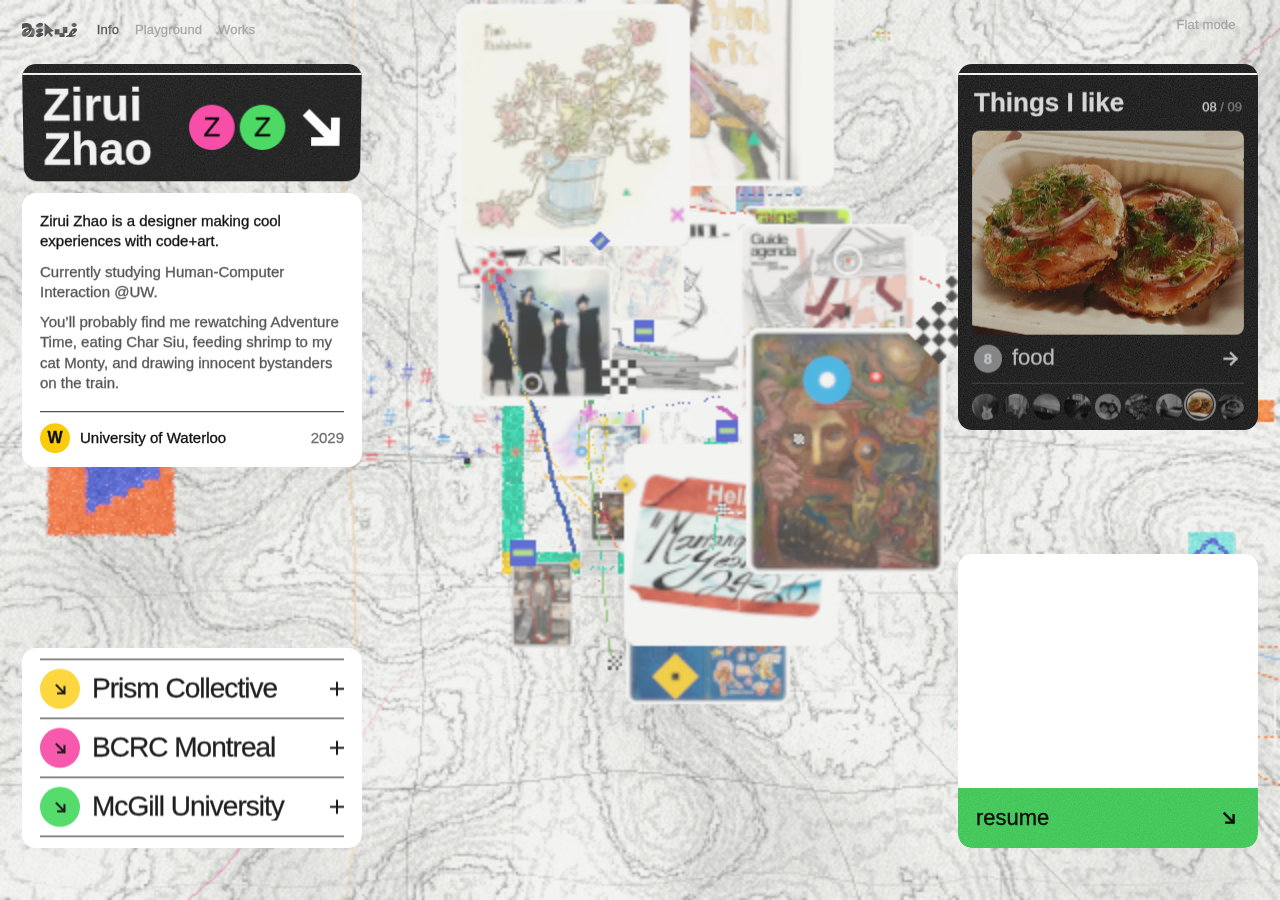
==== index.html @ f917c225 "Zoom between Works and Playground, new pixel tiles, pixel theme toggle, ripple loader - Zooming out " ====
<!doctype html>
<!--


       +                                                               +
       +               +                               +               +
       +               +               +               +               +
 + + + + + + +     + + + + +         + + +         + + + + +     + + + + + + +
       +               +               +               +               +
       +               +                               +               +
       +                                                               +
                                       +
                                     + + +
       +                               +                               +
       +                    +                     +                    +
   + + + + +              + + +  you found me!  + + +              + + + + +
       +                    +                     +                    +
       +                               +                               +
                                     + + +
                                       +
       +                                                               +
       +               +                               +               +
       +               +               +               +               +
 + + + + + + +     + + + + +         + + +         + + + + +     + + + + + + +
       +               +               +               +               +
       +               +                               +               +
       +                                                               +

-->
<html lang="en">
  <head>
    <meta charset="UTF-8" />
    <meta name="viewport" content="width=device-width, initial-scale=1.0" />
    <title>Zirui Zhao</title>
    <meta name="description" content="Zirui Zhao's works floating in an endless, glitching lattice." />
    <link rel="canonical" href="https://www.zirui.ca/" />
    <meta property="og:type" content="website" />
    <meta property="og:site_name" content="Zirui Zhao" />
    <meta property="og:title" content="Zirui Zhao" />
    <meta property="og:description" content="Zirui Zhao's works floating in an endless, glitching lattice." />
    <meta property="og:url" content="https://www.zirui.ca/" />
    <meta property="og:image" content="https://www.zirui.ca/og/preview.jpg" />
    <meta property="og:image:type" content="image/jpeg" />
    <meta property="og:image:width" content="1200" />
    <meta property="og:image:height" content="630" />
    <meta property="og:image:alt" content="Zirui Zhao's works floating over a topographic lattice" />
    <meta property="og:video" content="https://www.zirui.ca/og/preview.mp4" />
    <meta property="og:video:secure_url" content="https://www.zirui.ca/og/preview.mp4" />
    <meta property="og:video:type" content="video/mp4" />
    <meta property="og:video:width" content="960" />
    <meta property="og:video:height" content="586" />
    <meta name="twitter:card" content="summary_large_image" />
    <meta name="twitter:title" content="Zirui Zhao" />
    <meta name="twitter:description" content="Zirui Zhao's works floating in an endless, glitching lattice." />
    <meta name="twitter:image" content="https://www.zirui.ca/og/preview.jpg" />
    <meta name="twitter:image:alt" content="Zirui Zhao's works floating over a topographic lattice" />
    <link rel="icon" type="image/svg+xml" href="./favicon.svg" />
    <link rel="preconnect" href="https://fonts.googleapis.com" />
    <link rel="preconnect" href="https://fonts.gstatic.com" crossorigin />
    <link href="https://fonts.googleapis.com/css2?family=Chivo:wght@300;400;500;600;700&family=Chivo+Mono:wght@400&display=swap" rel="stylesheet" media="print" onload="this.media='all'" />
    <script>/* Sandboxed previews and embeds block browser storage; fall back to memory so the page still starts. */(function(){function m(){var d={};return{getItem:function(k){return Object.prototype.hasOwnProperty.call(d,k)?d[k]:null},setItem:function(k,v){d[k]=String(v)},removeItem:function(k){delete d[k]},clear:function(){d={}},key:function(i){return Object.keys(d)[i]||null},get length(){return Object.keys(d).length}}}["localStorage","sessionStorage"].forEach(function(n){try{window[n].getItem("_")}catch(e){try{Object.defineProperty(window,n,{value:m(),configurable:true})}catch(_){}}})})();</script>
    <script type="module" src="./work/case-embed.js?v=1794632270"></script>
    <script type="module" crossorigin src="./assets/index-DnZOTAZ6.js?v=1794632270"></script>
    <link rel="stylesheet" crossorigin href="./assets/index-C-HYMxcf.css">
  </head>
  <body>
<div id="zz-loader" role="progressbar" aria-label="Loading" aria-valuemin="0" aria-valuemax="100" aria-valuenow="0">
  <canvas class="zl-sky" aria-hidden="true"></canvas>
  <canvas class="zl-glyphs" aria-hidden="true"></canvas>
</div>
<style>
  /* The loading screen: the 3D view's own background (its contour-map sky, drawn by the same shader from Info's
     camera, at Info's 70% over the same ground) and one grainy pixel loop in the middle, the favicon's crosses. */
  #zz-loader{position:fixed;inset:0;z-index:2147483000;display:flex;flex-direction:column;align-items:center;justify-content:center;gap:30px;
    background:#d8d8d4;color:#141414;font:500 14px/1 "Helvetica Neue",Helvetica,Arial,sans-serif;letter-spacing:.01em;
    transition:opacity .6s cubic-bezier(.22,1,.36,1),visibility 0s linear .6s}
  /* The hand-off: the pixel loop goes first, then the whole screen fades. Its background is the 3D
     view's own, so what appears is only the scene's works, lattice and pixel loops arriving on it. */
  #zz-loader.is-done{pointer-events:none}
  #zz-loader.is-gone{opacity:0;visibility:hidden;transition:opacity 1.1s cubic-bezier(.4,0,.2,1),visibility 0s linear 1.1s}
  #zz-loader .zl-sky{position:absolute;inset:0;width:100%;height:100%;display:block;opacity:.7}
  #zz-loader .zl-glyphs{position:relative;display:block;image-rendering:pixelated;transition:transform .35s cubic-bezier(.5,0,.75,0),opacity .3s ease-in}
  #zz-loader.is-done .zl-glyphs{transform:scale(.6);opacity:0}
</style>
<script>
  (function () {
    var root = document.getElementById('zz-loader');
    // The page is loading: the scene and the Info cards hold their entrances until the hand-off (work/perf.js,
    // bundle section 29, case-window.css).
    document.documentElement.classList.add('zz-booting');
    var sky = root.querySelector('.zl-sky'), glyphs = root.querySelector('.zl-glyphs');
    var still = matchMedia('(prefers-reduced-motion: reduce)').matches;
    var dpr = Math.min(2, devicePixelRatio || 1);
    var running = true;
    // A small seeded random, so the grain is the same on every load.
    function rng(seed) { var s = seed; return function () { s = s * 16807 % 2147483647; return (s - 1) / 2147483646; }; }

    // ---- the 3D view's background: its sky shader, seen from Info's camera --------------------------------
    // The same contour-map shader (simplex-noise terrain, contour lines every 1/22, every 5th darker, grain, specks,
    // dust, film grain), looking from (6, 3, 30) toward the middle with the scene's field of view, so it lines up
    // with the view the loader fades into. The five colour blooms the scene multiplies by zero are left out.
    var born = performance.now();
    var gl = sky.getContext('webgl', { antialias: false, alpha: false, preserveDrawingBuffer: false });
    var drawSky = function () {};
    if (gl && gl.getExtension('OES_standard_derivatives')) (function () {
      var NOISE = 'vec3 mod289(vec3 x){return x-floor(x*(1.0/289.0))*289.0;}vec4 mod289(vec4 x){return x-floor(x*(1.0/289.0))*289.0;}vec4 permute(vec4 x){return mod289(((x*34.0)+1.0)*x);}vec4 taylorInvSqrt(vec4 r){return 1.79284291400159-0.85373472095314*r;}' +
        'float snoise(vec3 v){const vec2 C=vec2(1.0/6.0,1.0/3.0);const vec4 D=vec4(0.0,0.5,1.0,2.0);vec3 i=floor(v+dot(v,C.yyy));vec3 x0=v-i+dot(i,C.xxx);vec3 g=step(x0.yzx,x0.xyz);vec3 l=1.0-g;vec3 i1=min(g.xyz,l.zxy);vec3 i2=max(g.xyz,l.zxy);vec3 x1=x0-i1+C.xxx;vec3 x2=x0-i2+C.yyy;vec3 x3=x0-D.yyy;i=mod289(i);' +
        'vec4 p=permute(permute(permute(i.z+vec4(0.0,i1.z,i2.z,1.0))+i.y+vec4(0.0,i1.y,i2.y,1.0))+i.x+vec4(0.0,i1.x,i2.x,1.0));float n_=0.142857142857;vec3 ns=n_*D.wyz-D.xzx;vec4 j=p-49.0*floor(p*ns.z*ns.z);vec4 x_=floor(j*ns.z);vec4 y_=floor(j-7.0*x_);vec4 x=x_*ns.x+ns.yyyy;vec4 y=y_*ns.x+ns.yyyy;vec4 h=1.0-abs(x)-abs(y);' +
        'vec4 b0=vec4(x.xy,y.xy);vec4 b1=vec4(x.zw,y.zw);vec4 s0=floor(b0)*2.0+1.0;vec4 s1=floor(b1)*2.0+1.0;vec4 sh=-step(h,vec4(0.0));vec4 a0=b0.xzyw+s0.xzyw*sh.xxyy;vec4 a1=b1.xzyw+s1.xzyw*sh.zzww;vec3 p0=vec3(a0.xy,h.x);vec3 p1=vec3(a0.zw,h.y);vec3 p2=vec3(a1.xy,h.z);vec3 p3=vec3(a1.zw,h.w);' +
        'vec4 norm=taylorInvSqrt(vec4(dot(p0,p0),dot(p1,p1),dot(p2,p2),dot(p3,p3)));p0*=norm.x;p1*=norm.y;p2*=norm.z;p3*=norm.w;vec4 m=max(0.6-vec4(dot(x0,x0),dot(x1,x1),dot(x2,x2),dot(x3,x3)),0.0);m=m*m;return 42.0*dot(m*m,vec4(dot(p0,x0),dot(p1,x1),dot(p2,x2),dot(p3,x3)));}';
      var VS = 'attribute vec2 p;varying vec2 v;void main(){v=p;gl_Position=vec4(p,0.0,1.0);}';
      var FS = '#extension GL_OES_standard_derivatives : enable\nprecision highp float;varying vec2 v;uniform float uTime;uniform vec3 uR,uU,uF;uniform vec2 uView;' + NOISE +
        'void main(){vec3 d=normalize(uF+uR*v.x*uView.x+uU*v.y*uView.y);float t=uTime;vec3 uBg=vec3(0.97,0.97,0.96),uInk=vec3(0.08);' +
        'vec3 col=uBg*(0.9+0.2*(snoise(d*3.0+t*0.01)*0.5+0.5));' +
        'float h=snoise(d*2.0+vec3(0.0,t*0.05,0.0))*0.6+snoise(d*4.3-vec3(t*0.04))*0.3;h+=snoise(d*38.0)*0.018+snoise(d*90.0)*0.008;' +
        'float bands=h*22.0;float f=abs(fract(bands)-0.5);float w=fwidth(bands);float line=1.0-smoothstep(w*0.6,w*1.6,f);' +
        'float major=1.0-step(0.5,abs(mod(floor(bands+0.5),5.0)));float grain=0.55+0.45*snoise(d*140.0+t*0.2);' +
        'col=mix(col,uInk,line*(0.2+0.3*major)*grain);' +
        'col=mix(col,uInk,0.05*smoothstep(0.6,1.0,snoise(d*260.0+t*0.3)));' +
        'col=mix(col,uInk,0.18*smoothstep(0.97,1.0,snoise(vec3(d.xy*600.0,floor(t*12.0)))));' +
        'col=mix(col,uInk,0.07*smoothstep(0.995,1.0,snoise(vec3(d.x*4.0,d.y*900.0,floor(t*6.0)))));' +
        'float g=fract(sin(dot(gl_FragCoord.xy+t*37.0,vec2(12.9898,78.233)))*43758.5453);col+=(g-0.5)*0.09;' +
        'gl_FragColor=vec4(clamp(col,0.0,1.0),1.0);}';
      function shader(type, src) { var sh = gl.createShader(type); gl.shaderSource(sh, src); gl.compileShader(sh); return gl.getShaderParameter(sh, gl.COMPILE_STATUS) ? sh : null; }
      var vs = shader(gl.VERTEX_SHADER, VS), fs = shader(gl.FRAGMENT_SHADER, FS);
      if (!vs || !fs) return;
      var prog = gl.createProgram(); gl.attachShader(prog, vs); gl.attachShader(prog, fs); gl.linkProgram(prog);
      if (!gl.getProgramParameter(prog, gl.LINK_STATUS)) return;
      gl.useProgram(prog);
      var buf = gl.createBuffer(); gl.bindBuffer(gl.ARRAY_BUFFER, buf);
      gl.bufferData(gl.ARRAY_BUFFER, new Float32Array([-1, -1, 3, -1, -1, 3]), gl.STATIC_DRAW);
      var loc = gl.getAttribLocation(prog, 'p'); gl.enableVertexAttribArray(loc); gl.vertexAttribPointer(loc, 2, gl.FLOAT, false, 0, 0);
      var U = function (n) { return gl.getUniformLocation(prog, n); };
      var uTime = U('uTime'), uView = U('uView');
      // Info's camera: from (6, 3, 30) toward the middle, world up.
      var F = [-6, -3, -30], fl = Math.hypot(F[0], F[1], F[2]); F = [F[0] / fl, F[1] / fl, F[2] / fl];
      var Rv = [F[1] * 0 - F[2] * 1, F[2] * 0 - F[0] * 0, F[0] * 1 - F[1] * 0], rl = Math.hypot(Rv[0], Rv[1], Rv[2]); Rv = [Rv[0] / rl, Rv[1] / rl, Rv[2] / rl];
      var Uv = [Rv[1] * F[2] - Rv[2] * F[1], Rv[2] * F[0] - Rv[0] * F[2], Rv[0] * F[1] - Rv[1] * F[0]];
      gl.uniform3fv(U('uF'), F); gl.uniform3fv(U('uR'), Rv); gl.uniform3fv(U('uU'), Uv);
      function size() {
        // The scene's own sharpness: 1.5x on wide screens, 1.25x on phones.
        var r = Math.min(devicePixelRatio || 1, innerWidth < 700 ? 1.25 : 1.5);
        sky.width = Math.round(innerWidth * r); sky.height = Math.round(innerHeight * r);
        gl.viewport(0, 0, sky.width, sky.height);
        var tanH = Math.tan((innerWidth < 700 ? 72 : 60) * Math.PI / 360);
        gl.uniform2f(uView, tanH * innerWidth / innerHeight, tanH);
      }
      size();
      addEventListener('resize', size);
      drawSky = function (ms) { gl.uniform1f(uTime, ms / 1000); gl.drawArrays(gl.TRIANGLES, 0, 3); };
    })();
    var skip = false;
    function loop(now) {
      if (!running) return;
      requestAnimationFrame(loop);
      if ((skip = !skip)) return; // about 30 frames a second
      drawSky(now - born);
    }
    drawSky(0);
    if (!still) requestAnimationFrame(loop);

    // ---- the mark: the favicon's crosses, with crisp analog grain --------------------------------------------
    // Drawn straight in device pixels (no smoothing), on the scene's 16 x 16 grid: 7px cells (5px on small phones),
    // so 112px across.
    var N = 16;
    var cell = innerWidth < 480 ? 5 : 7, size = N * cell;
    glyphs.width = glyphs.height = Math.round(size * dpr);
    glyphs.style.width = glyphs.style.height = size + 'px';
    var ctx = glyphs.getContext('2d');
    var PW = glyphs.width, PH = glyphs.height, px = PW / N;
    var COLOURS = ['#ff1a3c', '#12a9e8', '#fccc0a'];
    // Paper-like blotches stay put; the fine grain and the edge spray are new on every redraw, so the edges shimmer.
    var blotch = (function () {
      var r = rng(4242), bw = Math.ceil(PW / 6), b = new Float32Array(bw * Math.ceil(PH / 6));
      for (var i = 0; i < b.length; i++) b[i] = r() - 0.5;
      return function (x, y) { return b[Math.floor(y / 6) * bw + Math.floor(x / 6)]; };
    })();
    // The motion: eight steady steps a second, like the scene's loops. Every fourth step a new plus appears at the
    // centre; the next step it splits into four crosses three cells out (where they stand clear of each other), and
    // they move one cell further out each step, like ripples. Every plus keeps at least an empty cell around it.
    // Towards the rim the pixels drop away at random (more the further out), so each set dissolves at the edge.
    var STEP = 125, GAP = 4, AGES = 5;
    function radius(age) { return age === 0 ? 0 : age + 2; } // 0, then 3, 4, 5, 6
    function cross(put, x, y, c) { for (var a = -1; a <= 1; a++) { put(x + a, y, c); put(x, y + a, c); } }
    var REACH = Math.max(2, Math.round(px * 0.45)); // how far the edge spray reaches, in device pixels
    function render(step) {
      ctx.clearRect(0, 0, PW, PH);
      var put = function (x, y, c) {
        if (x < 0 || y < 0 || x >= N || y >= N) return;
        ctx.fillStyle = c; ctx.fillRect(Math.round(x * px), Math.round(y * px), Math.round(px), Math.round(px));
      };
      // Older (outer) sets first.
      for (var age = AGES - 1; age >= 0; age--) {
        if ((step - age) % GAP) continue;
        var r = radius(age), g = (step - age) / GAP; // g: which set this is, counting from the first
        [[7, 7 - r], [7 + r, 7], [7, 7 + r], [7 - r, 7]].forEach(function (q, i) { cross(put, q[0], q[1], COLOURS[((i + g) % 3 + 3) % 3]); });
      }
      var img = ctx.getImageData(0, 0, PW, PH), d = img.data, src = new Uint8ClampedArray(d);
      var at = function (x, y) { return ((Math.min(PH - 1, Math.max(0, y)) * PW) + Math.min(PW - 1, Math.max(0, x))) * 4; };
      for (var y = 0; y < PH; y++) for (var x = 0; x < PW; x++) {
        var o = (y * PW + x) * 4, a = src[o + 3];
        // Near an edge (something different within reach), a pixel may take a nearby pixel's colour, or its
        // emptiness: specks scatter outward and the shape's border is eaten into. Crisp, pixel by pixel.
        if (src[at(x - REACH, y) + 3] !== a || src[at(x + REACH, y) + 3] !== a || src[at(x, y - REACH) + 3] !== a || src[at(x, y + REACH) + 3] !== a ||
            (a && (src[at(x - REACH, y)] !== src[o] || src[at(x, y - REACH)] !== src[o]))) {
          var s2 = at(x + Math.round((Math.random() + Math.random() - 1) * REACH * 1.6), y + Math.round((Math.random() + Math.random() - 1) * REACH * 1.6));
          if (Math.random() < 0.55) { d[o] = src[s2]; d[o + 1] = src[s2 + 1]; d[o + 2] = src[s2 + 2]; d[o + 3] = src[s2 + 3]; }
        }
        if (d[o + 3] < 8) continue;
        // The rim: from 4 cells out to the edge, more and more pixels drop away.
        var dc = Math.max(Math.abs(x / px - 7.5), Math.abs(y / px - 7.5));
        if (dc > 4 && Math.random() < Math.min(1, (dc - 4) / 3.6)) { d[o + 3] = 0; continue; }
        var n = (Math.random() - 0.5) * 50 + blotch(x, y) * 26 + (Math.random() < 0.018 ? 70 : 0);
        d[o] = Math.max(0, Math.min(255, d[o] + n)); d[o + 1] = Math.max(0, Math.min(255, d[o + 1] + n)); d[o + 2] = Math.max(0, Math.min(255, d[o + 2] + n));
      }
      ctx.putImageData(img, 0, 0);
    }
    var started = performance.now(), lastDraw = -1e9, lastStep = -1;
    function animate(now) {
      if (!running) return;
      requestAnimationFrame(animate);
      var step = Math.floor((now - started) / STEP);
      // Redraw on every step, and about twelve times a second for the grain.
      if (step !== lastStep || now - lastDraw > 83) { lastStep = step; lastDraw = now; render(step); }
    }
    if (still) render(1); else requestAnimationFrame(animate);
    var timer = 0;

    // ---- progress: not shown, but kept for screen readers --------------------------------------------------
    var shown = 0;
    window.zzLoader = {
      set: function (p) {
        p = Math.max(shown, Math.min(100, Math.round(p)));
        if (p === shown) return;
        shown = p; root.setAttribute('aria-valuenow', p);
      },
      done: function () {
        if (root.classList.contains('is-done')) return;
        this.set(100);
        root.classList.add('is-done');
        // Once the loop is out, the scene and the cards make their entrance as the screen fades.
        setTimeout(function () {
          document.documentElement.classList.remove('zz-booting');
          dispatchEvent(new Event('zz:booted'));
          root.classList.add('is-gone');
        }, still ? 0 : 300);
        setTimeout(function () { running = false; clearInterval(timer); gl && gl.getExtension('WEBGL_lose_context') && gl.getExtension('WEBGL_lose_context').loseContext(); root.remove(); }, still ? 50 : 1500);
      }
    };
    // Never stuck: whatever happens, the page shows within twelve seconds.
    setTimeout(function () { window.zzLoader.done(); }, 12000);
  })();
</script>
    <div id="root"></div>
  </body>
</html>
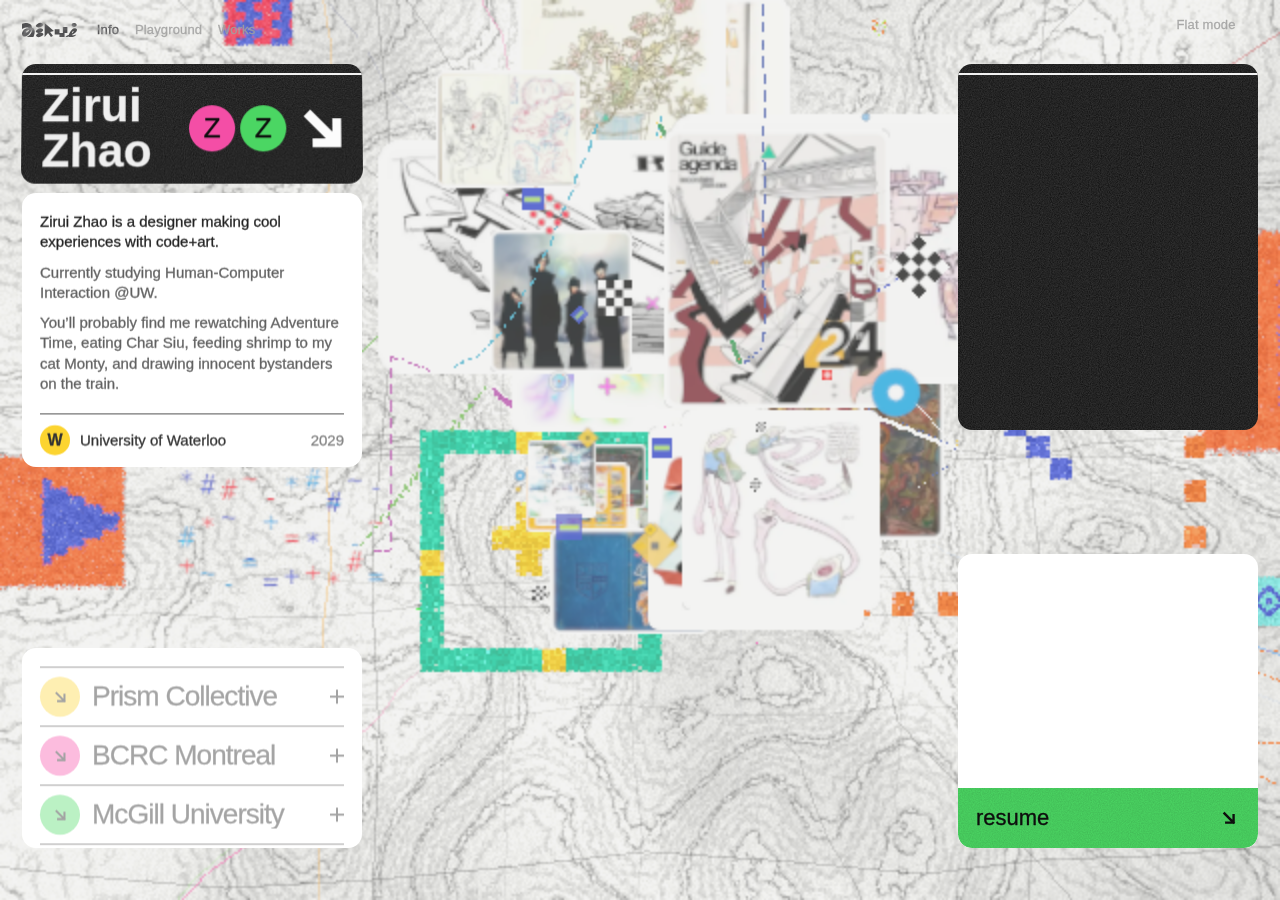
==== commit 062ccdae: "Mouse wheel zooms; home scroll or drag opens Works; cleaner phone top edge - A mouse wheel zooms the" ====
--- a/index.html
+++ b/index.html
@@ -59,8 +59,8 @@
     <link rel="preconnect" href="https://fonts.gstatic.com" crossorigin />
     <link href="https://fonts.googleapis.com/css2?family=Chivo:wght@300;400;500;600;700&family=Chivo+Mono:wght@400&display=swap" rel="stylesheet" media="print" onload="this.media='all'" />
     <script>/* Sandboxed previews and embeds block browser storage; fall back to memory so the page still starts. */(function(){function m(){var d={};return{getItem:function(k){return Object.prototype.hasOwnProperty.call(d,k)?d[k]:null},setItem:function(k,v){d[k]=String(v)},removeItem:function(k){delete d[k]},clear:function(){d={}},key:function(i){return Object.keys(d)[i]||null},get length(){return Object.keys(d).length}}}["localStorage","sessionStorage"].forEach(function(n){try{window[n].getItem("_")}catch(e){try{Object.defineProperty(window,n,{value:m(),configurable:true})}catch(_){}}})})();</script>
-    <script type="module" src="./work/case-embed.js?v=1794632270"></script>
-    <script type="module" crossorigin src="./assets/index-DnZOTAZ6.js?v=1794632270"></script>
+    <script type="module" src="./work/case-embed.js?v=1794634306"></script>
+    <script type="module" crossorigin src="./assets/index-DnZOTAZ6.js?v=1794634306"></script>
     <link rel="stylesheet" crossorigin href="./assets/index-C-HYMxcf.css">
   </head>
   <body>
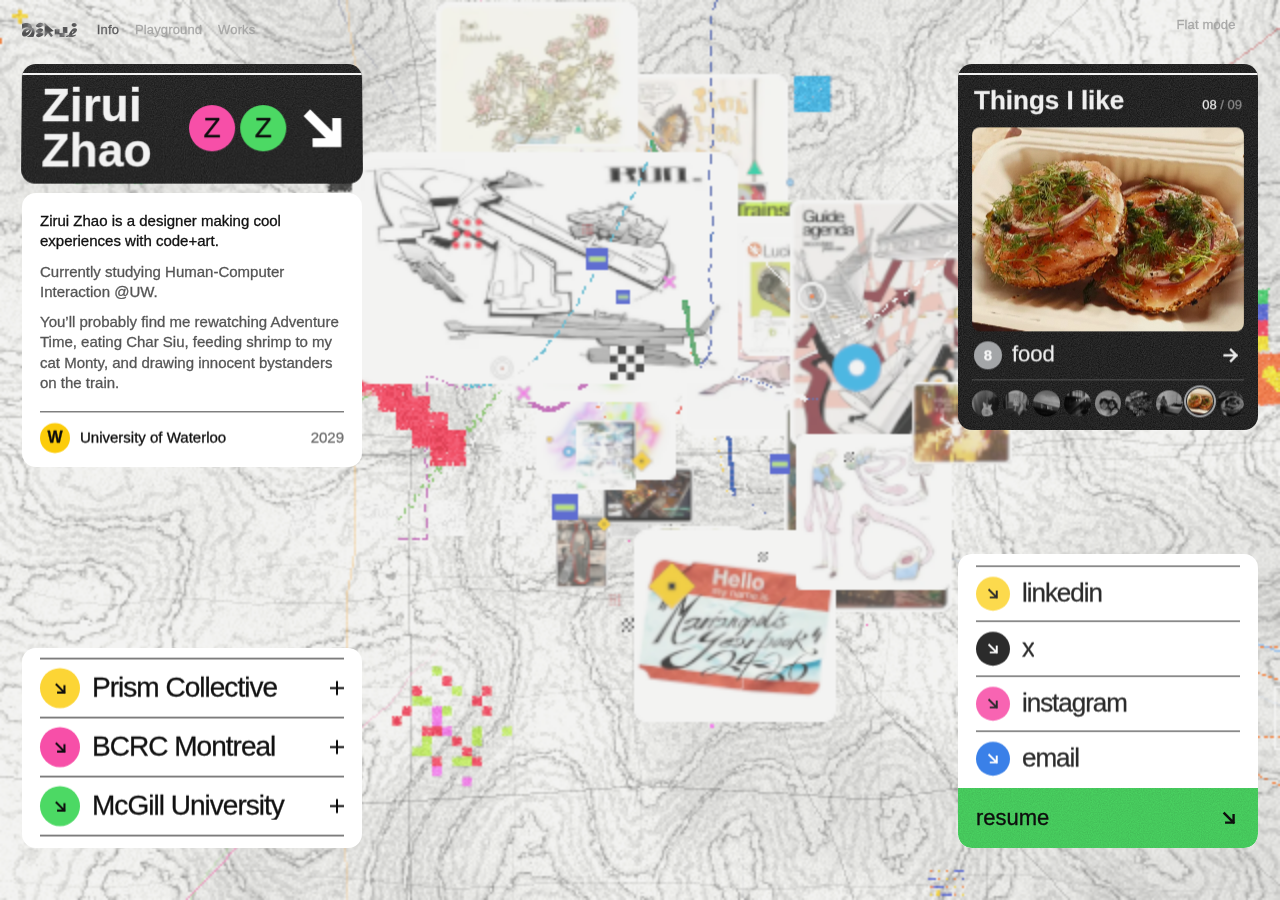
==== commit fb4f8d62: "fixed intro" ====
--- a/index.html
+++ b/index.html
@@ -59,28 +59,34 @@
     <link rel="preconnect" href="https://fonts.gstatic.com" crossorigin />
     <link href="https://fonts.googleapis.com/css2?family=Chivo:wght@300;400;500;600;700&family=Chivo+Mono:wght@400&display=swap" rel="stylesheet" media="print" onload="this.media='all'" />
     <script>/* Sandboxed previews and embeds block browser storage; fall back to memory so the page still starts. */(function(){function m(){var d={};return{getItem:function(k){return Object.prototype.hasOwnProperty.call(d,k)?d[k]:null},setItem:function(k,v){d[k]=String(v)},removeItem:function(k){delete d[k]},clear:function(){d={}},key:function(i){return Object.keys(d)[i]||null},get length(){return Object.keys(d).length}}}["localStorage","sessionStorage"].forEach(function(n){try{window[n].getItem("_")}catch(e){try{Object.defineProperty(window,n,{value:m(),configurable:true})}catch(_){}}})})();</script>
-    <script type="module" src="./work/case-embed.js?v=1794634306"></script>
-    <script type="module" crossorigin src="./assets/index-DnZOTAZ6.js?v=1794634306"></script>
+    <script type="module" src="./work/case-embed.js?v=1794679436"></script>
+    <script type="module" crossorigin src="./assets/index-DnZOTAZ6.js?v=1794679436"></script>
     <link rel="stylesheet" crossorigin href="./assets/index-C-HYMxcf.css">
   </head>
   <body>
 <div id="zz-loader" role="progressbar" aria-label="Loading" aria-valuemin="0" aria-valuemax="100" aria-valuenow="0">
   <canvas class="zl-sky" aria-hidden="true"></canvas>
-  <canvas class="zl-glyphs" aria-hidden="true"></canvas>
+  <div class="zl-snake" aria-hidden="true"></div>
+  <canvas class="zl-links" aria-hidden="true"></canvas>
 </div>
 <style>
   /* The loading screen: the 3D view's own background (its contour-map sky, drawn by the same shader from Info's
-     camera, at Info's 70% over the same ground) and one grainy pixel loop in the middle, the favicon's crosses. */
-  #zz-loader{position:fixed;inset:0;z-index:2147483000;display:flex;flex-direction:column;align-items:center;justify-content:center;gap:30px;
+     camera, at Info's 70% over the same ground) and, coming out of the middle of it, a slithering piece of the
+     home view's cloud: Playground cards, markers, routes and pixel loops. */
+  #zz-loader{position:fixed;inset:0;z-index:2147483000;overflow:hidden;
     background:#d8d8d4;color:#141414;font:500 14px/1 "Helvetica Neue",Helvetica,Arial,sans-serif;letter-spacing:.01em;
     transition:opacity .6s cubic-bezier(.22,1,.36,1),visibility 0s linear .6s}
-  /* The hand-off: the pixel loop goes first, then the whole screen fades. Its background is the 3D
+  /* The hand-off: the stack zooms in fast and the whole screen fades quickly behind it. Its background is the 3D
      view's own, so what appears is only the scene's works, lattice and pixel loops arriving on it. */
   #zz-loader.is-done{pointer-events:none}
-  #zz-loader.is-gone{opacity:0;visibility:hidden;transition:opacity 1.1s cubic-bezier(.4,0,.2,1),visibility 0s linear 1.1s}
+  #zz-loader.is-gone{opacity:0;visibility:hidden;transition:opacity .5s cubic-bezier(.4,0,.2,1),visibility 0s linear .5s}
   #zz-loader .zl-sky{position:absolute;inset:0;width:100%;height:100%;display:block;opacity:.7}
-  #zz-loader .zl-glyphs{position:relative;display:block;image-rendering:pixelated;transition:transform .35s cubic-bezier(.5,0,.75,0),opacity .3s ease-in}
-  #zz-loader.is-done .zl-glyphs{transform:scale(.6);opacity:0}
+  #zz-loader .zl-snake{position:absolute;left:50%;top:50%;width:0;height:0}
+  #zz-loader .zl-snake>*{position:absolute;left:0;top:0;display:block;opacity:0;transform-origin:50% 50%;will-change:transform,opacity;
+    -webkit-user-select:none;user-select:none;pointer-events:none}
+  #zz-loader .zl-snake>canvas{max-width:none;max-height:none}
+  #zz-loader .zl-snake>.zl-px{image-rendering:pixelated}
+  #zz-loader .zl-links{position:absolute;inset:0;width:100%;height:100%;display:block;pointer-events:none}
 </style>
 <script>
   (function () {
@@ -153,78 +159,597 @@
     function loop(now) {
       if (!running) return;
       requestAnimationFrame(loop);
-      if ((skip = !skip)) return; // about 30 frames a second
+      place(now); // the stack (below) moves every frame
+      if ((skip = !skip)) return; // the sky, about 30 frames a second
       drawSky(now - born);
     }
     drawSky(0);
+
+    // ---- the stack: the home view's cloud, slithering out ------------------------------------------------------
+    // Made of what the cloud is made of: five Playground pieces in white cards, the scene's markers (one off each
+    // piece, a few loose), routes between the markers, and a few of the scene's pixel loops (tiles.js and shapes.js,
+    // the same code, so the same pixels, roughed edges and printed grain). The head is the scene's red marker with
+    // its white cross, tiny, in the middle. It sets off along a figure eight lying on its side, which winds out
+    // from nothing, and the rest come out of the same spot after it, one by one, each following exactly the path of
+    // the one ahead 0.13s later, so the body slithers along in an S. Its size follows one smooth curve, slow then
+    // faster and faster, right through to the zoom that hands over (the motion, below).
+    var Tg = [];
+    // Smooth animated shapes (2026-11-14), after a second set of references: transit signage, Swiss posters, VHS sleeves
+// and flat colour pictograms. Bold, simple and brightly coloured. Shared by the 3D view's floating loops (tiles.js,
+// which roughs them up and grains them like the pixel tiles) and the loading screen (loader.html, which runs before
+// the site's own script), so both are inlined from here by patch-bundle.py.
+//
+// Each entry is [draw, colourways]. draw(c, t, way) paints frame t (0-7) of an eight-frame, one-second loop onto a
+// 128 x 128 square whose background (way[0]) is already filled. With only 8 frames a loop, the motions are ones that
+// read well in steps and join up seamlessly: turns by exactly one step of a shape's own symmetry, stripes and dashes
+// moving on by one period, waves, and eased nudges that come back to where they began.
+var zzShapes = (function () {
+  const K = '#141414', O = '#ff4f12', L = '#d8ff3c', U = '#8a4fff', N = '#0d5a36', T = '#33dcdc', S = '#f6d69c',
+    M = '#701c1c', E = '#1f2cff', Rd = '#ff2b1b', Gy = '#d9d9d3', Cy = '#c7f5f3',
+    G = '#18c64a', Y = '#ffe100', P = '#f8a0e6', W = '#ffffff', SIZE = 128, TAU = Math.PI * 2;
+  const disc = (c, x, y, r) => { c.beginPath(); c.arc(x, y, r, 0, TAU); c.fill(); };
+  const rrect = (c, x, y, w, h, r) => {
+    c.beginPath(); c.moveTo(x + r, y);
+    c.arcTo(x + w, y, x + w, y + h, r); c.arcTo(x + w, y + h, x, y + h, r);
+    c.arcTo(x, y + h, x, y, r); c.arcTo(x, y, x + w, y, r); c.closePath();
+  };
+  return [
+    // A signage arrow nudging out along its own direction and settling back.
+    [(c, t, [, a]) => {
+      const o = [0, 0, 3, 7, 9, 9, 6, 2][t];
+      c.translate(-o, -o);
+      c.fillStyle = c.strokeStyle = a;
+      c.fillRect(24, 24, 62, 24); c.fillRect(24, 24, 24, 62);
+      c.lineWidth = 24; c.beginPath(); c.moveTo(38, 38); c.lineTo(102, 102); c.stroke();
+    }, [[O, W], [K, W]]],
+    // A scalloped badge turning by one scallop a loop, a dot at its heart.
+    [(c, t, [, a, d]) => {
+      const n = 12, rot = t / 8 * TAU / n;
+      c.fillStyle = a;
+      disc(c, 64, 64, 40);
+      for (let i = 0; i < n; i++) { const th = rot + i / n * TAU; disc(c, 64 + Math.cos(th) * 42, 64 + Math.sin(th) * 42, 10); }
+      c.fillStyle = d; disc(c, 64, 64, 15);
+    }, [[K, O, W], [Gy, E, W]]],
+    // VHS sleeve stripes: diagonal bands thickening towards one side, sliding on by one band a loop.
+    [(c, t, [, a]) => {
+      const P = 18;
+      c.fillStyle = a;
+      c.translate(64, 64); c.rotate(-Math.PI / 3);
+      for (let x = -130 + t / 8 * P; x < 130; x += P) c.fillRect(x, -110, 1.5 + Math.max(0, Math.min(1, (x + 70) / 150)) * 12, 220);
+    }, [[K, O]]],
+    // A halftone grid whose dots swell and shrink in a wave running corner to corner.
+    [(c, t, [, a]) => {
+      c.fillStyle = a;
+      for (let j = 0; j < 6; j++) for (let i = 0; i < 6; i++) {
+        const s = 0.5 + 0.5 * Math.cos(((i + j) / 6 - t / 8) * TAU);
+        disc(c, 14 + i * 20, 14 + j * 20, 1.5 + s * 8.5);
+      }
+    }, [[K, Rd]]],
+    // A four-leaf blob turning a quarter turn a loop (being four-fold, it joins up seamlessly).
+    [(c, t, [, a]) => {
+      c.fillStyle = a;
+      c.translate(64, 64); c.rotate(t / 8 * TAU / 4);
+      for (let i = 0; i < 4; i++) { const th = i / 4 * TAU; disc(c, Math.cos(th) * 25, Math.sin(th) * 25, 25); }
+    }, [[E, K]]],
+    // A bold plus in a disc: still, then a quarter turn (which looks the same) in one eased move.
+    [(c, t, [, a, d]) => {
+      c.fillStyle = a; disc(c, 64, 64, 50);
+      c.fillStyle = d;
+      c.translate(64, 64); c.rotate([0, 0, .06, .3, .7, .94, 1, 1][t] * TAU / 4);
+      rrect(c, -35, -11, 70, 22, 11); c.fill(); rrect(c, -11, -35, 22, 70, 11); c.fill();
+    }, [[G, Rd, G], [Y, E, Y]]],
+    // A sunset disc: bars across its lower part, thickening as they go down, scrolling down by one bar a loop.
+    [(c, t, [, a, d]) => {
+      c.fillStyle = a; disc(c, 64, 64, 48);
+      c.beginPath(); c.arc(64, 64, 48, 0, TAU); c.clip();
+      c.fillStyle = d;
+      const P = 13;
+      for (let y = 30 - P + t / 8 * P; y < 120; y += P) {
+        const w = Math.max(0, Math.min(1, (y - 40) / 70)) * 9;
+        if (w > 0.4) c.fillRect(0, y, SIZE, w);
+      }
+    }, [[Gy, G, K]]],
+    // A daisy turning by one petal a loop.
+    [(c, t, [, a, d]) => {
+      c.translate(64, 64); c.rotate(t / 8 * TAU / 12);
+      for (const [col, grow] of [[W, 3], [a, 0]]) {
+        c.fillStyle = col;
+        for (let i = 0; i < 12; i++) {
+          c.save(); c.rotate(i / 12 * TAU);
+          c.beginPath(); c.ellipse(33, 0, 17 + grow, 7 + grow, 0, 0, TAU); c.fill();
+          c.restore();
+        }
+      }
+      c.fillStyle = W; disc(c, 0, 0, 19); c.fillStyle = d; disc(c, 0, 0, 16);
+    }, [[G, E, Rd]]],
+    // A many-pointed burst turning by one point a loop.
+    [(c, t, [, a]) => {
+      const n = 16, rot = t / 8 * TAU / n;
+      c.fillStyle = a; c.beginPath();
+      for (let i = 0; i < n * 2; i++) {
+        const th = rot + i / (n * 2) * TAU, r = i % 2 ? 22 : 56;
+        c.lineTo(64 + Math.cos(th) * r, 64 + Math.sin(th) * r);
+      }
+      c.closePath(); c.fill();
+    }, [[Cy, O]]],
+    // A slot: a bar sliding across inside a rounded stadium and back, like a switch being thrown.
+    [(c, t, [, a, d, e]) => {
+      c.fillStyle = a; rrect(c, 8, 26, 112, 76, 38); c.fill();
+      c.fillStyle = d; rrect(c, 22, 40, 84, 48, 24); c.fill();
+      c.clip();
+      c.fillStyle = e; c.fillRect(30 + [0, .1, .45, .85, 1, .9, .55, .15][t] * 28, 50, 40, 28);
+    }, [[Cy, U, N, P]]],
+    // A route turning back on itself, ending in an arrowhead; its dashes run along it.
+    [(c, t, [, a]) => {
+      c.strokeStyle = a; c.lineWidth = 8; c.lineCap = 'butt';
+      c.setLineDash([14, 8]); c.lineDashOffset = -t / 8 * 22;
+      c.beginPath(); c.moveTo(118, 94); c.lineTo(54, 94); c.arc(54, 70, 24, Math.PI / 2, -Math.PI / 2); c.lineTo(90, 46); c.stroke();
+      c.setLineDash([]); c.lineCap = 'round'; c.lineJoin = 'round';
+      c.beginPath(); c.moveTo(78, 31); c.lineTo(93, 46); c.lineTo(78, 61); c.stroke();
+    }, [[T, L]]],
+    // A knobbly cross-shaped blob whose eight knobs swell in turn, round and round.
+    [(c, t, [bg, a]) => {
+      c.fillStyle = a; c.fillRect(34, 34, 60, 60);
+      [[-1, -1], [0, -1], [1, -1], [1, 0], [1, 1], [0, 1], [-1, 1], [-1, 0]].forEach(([i, j], k) => {
+        const b = k === t ? 1 : k === (t + 7) % 8 ? 0.45 : 0;
+        disc(c, 64 + i * 30, 64 + j * 30, 13 + b * 4);
+      });
+      c.fillStyle = bg;
+      for (const s of [-1, 1]) for (const q of [-15, 15]) { disc(c, 64 + s * 30, 64 + q, 4.5); disc(c, 64 + q, 64 + s * 30, 4.5); }
+    }, [[S, M]]],
+    // Four arrows from the corners closing in on the middle and easing back out, one of them yellow.
+    [(c, t, [, a, d]) => {
+      const o = [0, 2, 6, 9, 9, 7, 3, 0][t];
+      c.translate(64, 64);
+      for (let i = 0; i < 4; i++) {
+        c.save(); c.rotate(i * TAU / 4); c.translate(-12 + o, -12 + o); // the tip, pointing at the middle
+        c.fillStyle = c.strokeStyle = i === 2 ? d : a;
+        c.fillRect(-26, -11, 26, 11); c.fillRect(-11, -26, 11, 26);
+        c.lineWidth = 11; c.beginPath(); c.moveTo(-5, -5); c.lineTo(-38, -38); c.stroke();
+        c.restore();
+      }
+    }, [[K, W, Y]]],
+    // A wire globe turning: its meridians slide round by one spacing a loop.
+    [(c, t, [, a]) => {
+      c.strokeStyle = a; c.lineWidth = 4.5;
+      c.beginPath(); c.arc(64, 64, 46, 0, TAU); c.stroke(); c.clip();
+      for (const y of [-30, -14, 0, 14, 30]) {
+        const h = Math.sqrt(46 * 46 - y * y);
+        c.beginPath(); c.moveTo(64 - h, 64 + y); c.lineTo(64 + h, 64 + y); c.stroke();
+      }
+      for (let k = 0; k < 6; k++) {
+        const rx = Math.abs(Math.cos((k + t / 8) / 6 * Math.PI)) * 46;
+        c.beginPath(); c.ellipse(64, 64, Math.max(0.5, rx), 46, 0, 0, TAU); c.stroke();
+      }
+    }, [[L, K]]],
+    // Six dots coming up one by one, a beat with all six, then gone.
+    [(c, t, [, a]) => {
+      c.fillStyle = a;
+      [[44, 34], [84, 34], [44, 64], [84, 64], [44, 94], [84, 94]].slice(0, [1, 2, 3, 4, 5, 6, 6, 0][t]).forEach(([x, y]) => disc(c, x, y, 12));
+    }, [[Rd, K]]],
+    // A grid of rounded squares in two sets, one growing as the other shrinks.
+    [(c, t, [, a]) => {
+      c.fillStyle = a;
+      const s = Math.cos(t / 8 * TAU);
+      for (let j = 0; j < 4; j++) for (let i = 0; i < 4; i++) {
+        const w = 17 + ((i + j) % 2 ? s : -s) * 6;
+        rrect(c, 16 + i * 32 - w / 2, 16 + j * 32 - w / 2, w, w, 3); c.fill();
+      }
+    }, [[O, P]]],
+  ];
+})();
+
+// Pixel tiles for the 3D view's floating loops, after the reference sheet of flat colour tiles (2026-11-13).
+// patch-bundle.py (section 32) inserts this file into the bundle right after the loops' own list (Tg) and before any
+// of them are drawn. Like the others, each is a 16 x 16 grid drawn for 8 frames (a one-second loop at 8 frames a
+// second) and given the same printed grain; unlike them each fills its whole square with a flat colour, keeps
+// its own colours (one or two colourways, not four random ones), and has its edges diffused and worn (rough, below).
+// The drawing function gets set(x, y, colour), the frame t (0-7) and the colourway [background, shape, ...]. The
+// smooth shapes further down (vec) draw straight onto the 128 x 128px frame instead of the 16 x 16 grid.
+{
+  const G = '#18c64a', R = '#ff5714', B = '#2b40d0', Y = '#ffe100', P = '#f8a0e6', C = '#66e6e0', W = '#ffffff', D = '#ff1a3c';
+  // Roughs up one drawn frame (128 x 128px at x0 on the strip) so no edge is ruler-straight. Near every edge between
+  // two colours each pixel may take the colour of a pixel up to 3px away (a sprayed, diffused edge); the tile's own
+  // outline wears away unevenly, more at the very edge. The noise is new each frame, so edges shimmer slightly as the
+  // loop plays, like hand-drawn line boil. The site's usual grain goes on afterwards.
+  const SIZE = 128, REACH = 3.5, WEAR = 4;
+  const rough = (ctx, x0, seed, everywhere) => {
+    let s = (seed * 9301 + 49297) % 2147483647 || 1;
+    const rnd = () => (s = (s * 16807) % 2147483647) / 2147483647;
+    const img = ctx.getImageData(x0, 0, SIZE, SIZE), d = img.data, src = new Uint8ClampedArray(d);
+    const same = (a, b) => src[a] === src[b] && src[a + 1] === src[b + 1] && src[a + 2] === src[b + 2];
+    const at = (x, y) => (Math.min(SIZE - 1, Math.max(0, y)) * SIZE + Math.min(SIZE - 1, Math.max(0, x))) * 4;
+    // Which of the 16 x 16 grid cells touch a cell of another colour; only their pixels can change.
+    const near = new Uint8Array(256);
+    for (let cy = 0; cy < 16; cy++) for (let cx = 0; cx < 16; cx++) {
+      const o = at(cx * 8 + 4, cy * 8 + 4);
+      for (let j = -1; j <= 1 && !near[cy * 16 + cx]; j++) for (let i = -1; i <= 1; i++) {
+        if (!same(o, at((cx + i) * 8 + 4, (cy + j) * 8 + 4))) { near[cy * 16 + cx] = 1; break; }
+      }
+    }
+    for (let y = 0; y < SIZE; y++) for (let x = 0; x < SIZE; x++) {
+      const o = (y * SIZE + x) * 4, edge = Math.min(x, y, SIZE - 1 - x, SIZE - 1 - y);
+      if (edge < WEAR && rnd() < (WEAR - edge) * 0.2) { d[o + 3] = 0; continue; }
+      if (!everywhere && !near[(y >> 3) * 16 + (x >> 3)]) continue;
+      const so = at(x + Math.round((rnd() + rnd() - 1) * REACH), y + Math.round((rnd() + rnd() - 1) * REACH));
+      if (!same(o, so) && rnd() < 0.7) d[o] = src[so], d[o + 1] = src[so + 1], d[o + 2] = src[so + 2];
+    }
+    ctx.putImageData(img, x0, 0);
+  };
+  let made = 0;
+  const tile = (draw, ways) => {
+    let k = -1;
+    const f = (set, t, colours, ctx, x0) => {
+      if (t === 0) k++, made++;
+      const way = ways[k % ways.length];
+      for (let y = 0; y < 16; y++) for (let x = 0; x < 16; x++) set(x, y, way[0]);
+      draw(set, t, way, ctx, x0);
+      rough(ctx, x0, made * 8 + t, draw.zzSmooth);
+    };
+    f.zzN = ways.length; // how many colourways (textures) to make
+    return f;
+  };
+  const rows = (set, bitmap, x0, y0, colour) => bitmap.forEach((row, y) => {
+    for (let x = 0; x < row.length; x++) if (row[x] === 'X') set(x0 + x, y0 + y, colour);
+  });
+  const turn = (x, y, k) => { for (; k > 0; k--) [x, y] = [15 - y, x]; return [x, y]; };
+
+  // A square spiral, 1px line and 1px gap, from the edge in.
+  const spiral = [];
+  {
+    let x = 1, y = 1, dx = 1, dy = 0;
+    spiral.push([x, y]);
+    for (const n of [13, 13, 13, 11, 11, 9, 9, 7, 7, 5, 5, 3, 3, 1]) {
+      for (let i = 0; i < n; i++) { x += dx; y += dy; spiral.push([x, y]); }
+      [dx, dy] = [-dy, dx];
+    }
+  }
+  const HEART = ['.XXX...XXX.', 'XXXXX.XXXXX', 'XXXXXXXXXXX', 'XXXXXXXXXXX', 'XXXXXXXXXXX',
+    '.XXXXXXXXX.', '..XXXXXXX..', '...XXXXX...', '....XXX....', '.....X.....'];
+  const HEART_SMALL = ['.XX...XX.', 'XXXX.XXXX', 'XXXXXXXXX', 'XXXXXXXXX', '.XXXXXXX.', '..XXXXX..', '...XXX...', '....X....'];
+  const QUESTION = ['.XXXXX.', 'XX...XX', 'XX...XX', '.....XX', '....XX.', '...XX..', '...XX..', '.......', '...XX..', '...XX..'];
+
+  Tg.push(
+    // Square spiral, turning a quarter every two frames.
+    tile((set, t, [, c]) => spiral.forEach(([x, y]) => set(...turn(x, y, (t >> 1) & 3), c)), [[G, B], [Y, D]]),
+    // Play: the triangle nudges forward and settles back.
+    tile((set, t, [, c]) => {
+      const o = [0, 0, 1, 2, 2, 2, 1, 0][t];
+      [1, 3, 5, 7, 9, 9, 7, 5, 3, 1].forEach((w, i) => { for (let x = 0; x < w; x++) set(4 + o + x, 3 + i, c); });
+    }, [[R, B]]),
+    // Checkerboard of 2px squares sliding diagonally, a pixel a frame.
+    tile((set, t, [, c]) => {
+      for (let y = 0; y < 16; y++) for (let x = 0; x < 16; x++) if ((((x + t) >> 1) + ((y + t) >> 1)) & 1) set(x, y, c);
+    }, [[Y, D], [P, B]]),
+    // Brick rows (each row offset by half a brick) sliding along together.
+    tile((set, t, [, c]) => {
+      for (let y = 0; y < 16; y++) {
+        const r = y >> 1;
+        for (let x = 0; x < 16; x++) if ((((x + t + (r & 1) * 2) >> 2) & 1)) set(x, y, c);
+      }
+    }, [[B, D]]),
+    // Nested squares moving outward, like a tunnel.
+    tile((set, t, [, c]) => {
+      for (let y = 0; y < 16; y++) for (let x = 0; x < 16; x++) {
+        const u = Math.floor(Math.max(Math.abs(x - 7.5), Math.abs(y - 7.5)) + 0.5);
+        if (((u + 8 - (t >> 1)) >> 1) & 1) set(x, y, c);
+      }
+    }, [[Y, D], [W, P]]),
+    // Heart: lub-dub, then a rest.
+    tile((set, t, [, c]) => {
+      if ([1, 0, 1, 0, 0, 0, 0, 0][t]) rows(set, HEART, 2, 3, c);
+      else rows(set, HEART_SMALL, 3, 4, c);
+    }, [[P, D], [R, Y]]),
+    // Question mark, bobbing.
+    tile((set, t, [, c]) => rows(set, QUESTION, 4, 3 + [0, 0, -1, -1, 0, 0, 1, 1][t], c), [[P, R]]),
+    // Exclamation mark: the bar draws down, then the dot lands.
+    tile((set, t, [, c]) => {
+      const n = Math.min(7, (t + 1) * 2);
+      for (let y = 3; y < 3 + n; y++) set(7, y, c), set(8, y, c);
+      if (t >= 3) for (const [x, y] of [[7, 11], [8, 11], [7, 12], [8, 12]]) set(x, y, c);
+    }, [[B, Y]]),
+    // Two chevrons marching left.
+    tile((set, t, [, c]) => {
+      for (let y = 3; y <= 12; y++) {
+        const a = Math.abs(y - 7.5) - 0.5;
+        for (let x = 0; x < 16; x++) if ((((x - a + t) % 8) + 8) % 8 < 2) set(x, y, c);
+      }
+    }, [[W, G]]),
+    // Diamond ring, breathing.
+    tile((set, t, [, c]) => {
+      const r = [4, 5, 6, 7, 7, 6, 5, 4][t];
+      for (let y = 0; y < 16; y++) for (let x = 0; x < 16; x++) {
+        const s = Math.abs(x - 7.5) + Math.abs(y - 7.5);
+        if ((s >= r - 1 && s <= r) || s <= 1) set(x, y, c);
+      }
+    }, [[C, B]]),
+    // Arrow pointing down-right, nudging along its own direction and settling back. Head and shaft are both two
+    // pixels thick (the shaft is a run of 2 x 2 squares, so its steps overlap instead of touching at the corners).
+    tile((set, t, [, c]) => {
+      const p = 11 + [0, 0, 1, 2, 2, 2, 1, 0][t]; // the tip
+      for (let k = 0; k < 6; k++) set(p - k, p, c), set(p - k, p - 1, c), set(p, p - k, c), set(p - 1, p - k, c);
+      for (let k = 0; k < 8; k++) for (let j = 0; j < 2; j++) for (let m = 0; m < 2; m++) set(p - 1 - k + j, p - 1 - k + m, c);
+    }, [[G, Y]]),
+    // Four colour bands scrolling up.
+    tile((set, t) => {
+      const band = [Y, G, B, D];
+      for (let y = 0; y < 16; y++) for (let x = 0; x < 16; x++) set(x, y, band[((y + t * 2) >> 2) & 3]);
+    }, [[Y]]),
+  );
+
+  // ---- The smooth shapes (shapes.js, inlined just before this file), drawn straight onto the 128px frame, then
+  // roughed up and grained like the pixel tiles (all over, not only near the 16 x 16 grid's edges).
+  const vec = (draw, ways) => {
+    const f = (set, t, way, ctx, x0) => {
+      ctx.save();
+      ctx.translate(x0, 0);
+      ctx.beginPath(); ctx.rect(0, 0, SIZE, SIZE); ctx.clip();
+      draw(ctx, t, way);
+      ctx.restore();
+    };
+    f.zzSmooth = true;
+    return tile(f, ways);
+  };
+  Tg.push(...zzShapes.map(([draw, ways]) => vec(draw, ways)));
+}
+
+    var snake = root.querySelector('.zl-snake'), links = root.querySelector('.zl-links');
+    var small = Math.min(innerWidth, innerHeight), large = Math.max(innerWidth, innerHeight);
+    var BASE = Math.round(Math.max(84, Math.min(190, small * 0.2))); // a card's size at 1
+    var A = small * 0.17, LAG = 0.13, TURN = 2.2;
+    var WORKS = ["works/thumbs/pg-16.webp", "works/thumbs/pg-34.webp", "works/thumbs/pg-35.webp", "works/thumbs/pg-04.webp", "works/thumbs/pg-23.webp"];
+    function pick(list, n) {
+      var a = list.slice(), out = [];
+      while (out.length < n && a.length) out.push(a.splice(Math.floor(Math.random() * a.length), 1)[0]);
+      return out;
+    }
+    function rnd(a, b) { return a + Math.random() * (b - a); }
+
+    // The scene's printed grain (bundle Mg): fine noise, coarser blotches, rare light specks, worn edges.
+    function grain(c, w, h) {
+      var img = c.getImageData(0, 0, w, h), d = img.data, r = rng(Math.floor(Math.random() * 1e6) + 7);
+      var bw = Math.ceil(w / 6), bl = new Float32Array(bw * Math.ceil(h / 6));
+      for (var i = 0; i < bl.length; i++) bl[i] = r() - 0.5;
+      for (var y = 0; y < h; y++) for (var x = 0; x < w; x++) {
+        var o = (y * w + x) * 4;
+        if (d[o + 3] < 8) continue;
+        var n = (r() - 0.5) * 46 + bl[Math.floor(y / 6) * bw + Math.floor(x / 6)] * 26 + (r() < 0.018 ? 70 : 0);
+        d[o] += n; d[o + 1] += n; d[o + 2] += n;
+        if ((x > 0 && d[o - 1] < 8 || x < w - 1 && d[o + 7] < 8 || y > 0 && d[o - w * 4 + 3] < 8 || y < h - 1 && d[o + w * 4 + 3] < 8) && r() < 0.35) d[o + 3] = Math.floor(d[o + 3] * (0.35 + r() * 0.4));
+        else if (r() < 0.012) d[o + 3] = Math.floor(d[o + 3] * 0.5);
+      }
+      c.putImageData(img, 0, 0);
+    }
+    // A loop's eight frames on one strip, drawn as the scene draws them (bundle Ng): 16 x 16 cells of 8px, grained.
+    function strip(f) {
+      var cv = document.createElement('canvas'); cv.width = 1024; cv.height = 128;
+      var c = cv.getContext('2d');
+      for (var t = 0; t < 8; t++) (function (x0) {
+        f(function (x, y, col) { if (x < 0 || y < 0 || x >= 16 || y >= 16) return; c.fillStyle = col; c.fillRect(x0 + x * 8, y * 8, 8, 8); }, t, [], c, x0);
+      })(t * 128);
+      grain(c, 1024, 128);
+      return cv;
+    }
+    // The scene's nine markers (bundle buildRoutes), each on a 64px square, drawn once to stamp from.
+    var MARKS = [
+      function (c) { c.fillStyle = '#fb0201'; c.fillRect(0, 0, 64, 64); c.fillStyle = '#fff'; c.fillRect(27, 12, 10, 40); c.fillRect(12, 27, 40, 10); },
+      function (c) { c.fillStyle = '#12a9e8'; c.beginPath(); c.arc(32, 32, 28, 0, 7); c.fill(); c.fillStyle = '#fff'; c.beginPath(); c.arc(32, 32, 9, 0, 7); c.fill(); },
+      function (c) { c.fillStyle = '#fccc0a'; c.beginPath(); c.moveTo(32, 2); c.lineTo(62, 32); c.lineTo(32, 62); c.lineTo(2, 32); c.fill(); c.fillStyle = '#111'; c.fillRect(27, 27, 10, 10); },
+      function (c) { c.strokeStyle = '#ff5cf0'; c.lineWidth = 14; c.beginPath(); c.moveTo(10, 10); c.lineTo(54, 54); c.moveTo(54, 10); c.lineTo(10, 54); c.stroke(); },
+      function (c) { c.fillStyle = '#00cc99'; c.beginPath(); c.moveTo(32, 4); c.lineTo(62, 58); c.lineTo(2, 58); c.fill(); },
+      function (c) { c.strokeStyle = '#ffffff'; c.lineWidth = 8; c.beginPath(); c.arc(32, 32, 24, 0, 7); c.stroke(); c.fillStyle = '#ff6a13'; c.fillRect(28, 28, 8, 8); },
+      function (c) { for (var t = 0; t < 4; t++) for (var n = 0; n < 4; n++) { c.fillStyle = (n + t) % 2 ? '#111' : '#fff'; c.fillRect(n * 16, t * 16, 16, 16); } },
+      function (c) { c.fillStyle = '#2b40d0'; c.fillRect(0, 0, 64, 64); c.fillStyle = '#b6f03a'; c.fillRect(8, 26, 48, 12); },
+      function (c) { c.fillStyle = '#ff1a3c'; for (var t = 0; t < 3; t++) for (var n = 0; n < 3; n++) { c.beginPath(); c.arc(12 + t * 20, 12 + n * 20, 7, 0, 7); c.fill(); } }
+    ];
+    var stamp = MARKS.map(function (draw) { var cv = document.createElement('canvas'); cv.width = cv.height = 64; draw(cv.getContext('2d')); return cv; });
+    // Marker sizes as in the scene: a third small, about half medium, the rest large.
+    function markSize() { var p = Math.random(); return p < 0.35 ? rnd(10, 14) : p < 0.8 ? rnd(16, 26) : rnd(30, 44); }
+
+    // ---- what the stack is made of ------------------------------------------------------------------------------
+    // The head: the scene's red marker with its white cross, grained, shown pixel-sharp. It is what zooms at the end.
+    function headItem() {
+      var cv = document.createElement('canvas'), size = Math.round(BASE * 0.3);
+      cv.width = cv.height = 64; MARKS[0](cv.getContext('2d')); grain(cv.getContext('2d'), 64, 64);
+      cv.style.width = cv.style.height = size + 'px';
+      cv.className = 'zl-px';
+      return { el: cv, w: size, h: size, ready: true, off: [0, 0] };
+    }
+    // A Playground piece, framed as the cloud frames it: a white card with rounded corners and a 10px border.
+    function cardItem(src, size) {
+      var cv = document.createElement('canvas'), im = new Image(), it = { el: cv, w: 0, h: 0, ready: false, card: true };
+      im.decoding = 'async';
+      im.onload = function () {
+        var w = im.naturalWidth, h = im.naturalHeight, c = cv.getContext('2d');
+        cv.width = w + 20; cv.height = h + 20;
+        var rr = function (x, y, rw, rh, r) { c.beginPath(); c.moveTo(x + r, y); c.arcTo(x + rw, y, x + rw, y + rh, r); c.arcTo(x + rw, y + rh, x, y + rh, r); c.arcTo(x, y + rh, x, y, r); c.arcTo(x, y, x + rw, y, r); c.closePath(); };
+        c.fillStyle = '#fff'; rr(0, 0, cv.width, cv.height, 22); c.fill();
+        c.save(); rr(10, 10, w, h, 17); c.clip(); c.drawImage(im, 10, 10); c.restore();
+        var a = Math.sqrt(cv.width / cv.height); // same area whatever its shape
+        it.w = Math.round(BASE * size * a); it.h = Math.round(BASE * size / a);
+        cv.style.width = it.w + 'px'; cv.style.height = it.h + 'px';
+        it.ready = true;
+      };
+      im.src = src;
+      return it;
+    }
+    // One of the scene's pixel loops, smaller.
+    function loopItem(f, size) {
+      var cv = document.createElement('canvas'), c = cv.getContext('2d'), frames = null;
+      cv.width = cv.height = 128;
+      cv.style.width = cv.style.height = size + 'px';
+      cv.className = 'zl-px';
+      return { el: cv, w: size, h: size, ready: true, frame: -1, draw: function (t) {
+        frames = frames || strip(f); // made when it first comes out, not all at once
+        c.clearRect(0, 0, 128, 128);
+        c.drawImage(frames, t * 128, 0, 128, 128, 0, 0, 128, 128);
+      } };
+    }
+    // In order along the body: the head, then the five pieces (a different order each visit) with three loops
+    // among them. Behind the head each sits a little off the line, so the body is a loose band, as the cloud is.
+    var cards = pick(WORKS, WORKS.length), loops = pick(Tg, 3), items = [];
+    ['head', 'card', 'loop', 'card', 'card', 'loop', 'card', 'loop', 'card'].forEach(function (kind) {
+      var it = kind === 'head' ? headItem() : kind === 'card' ? cards.length && cardItem(cards.shift(), rnd(0.75, 1.3))
+        : loops.length && loopItem(loops.shift(), Math.round(BASE * rnd(0.34, 0.48)));
+      if (!it) return;
+      if (!it.off) it.off = [rnd(-0.3, 0.3) * BASE, rnd(-0.3, 0.3) * BASE];
+      items.push(it);
+    });
+    // The head on top, then first to last.
+    for (var k = items.length - 1; k >= 0; k--) { items[k].el.style.zIndex = k ? 20 - k : 30; snake.appendChild(items[k].el); }
+
+    // ---- markers and routes, as in the cloud ---------------------------------------------------------------------
+    // Each piece has a marker just off one of its edges, and six more markers travel loose among the body. Routes
+    // run from marker to marker along the body in the scene's subway colours (now and then white), widths and
+    // styles: a loose curve, a straight line, an elbow, a zigzag or a wave, some dashed or dotted, with the scene's
+    // slight hand-drawn boil. A route draws itself out once both its ends are out; all of it clears as the zoom begins.
+    var ROUTE = ['#EE352E', '#00933C', '#0039A6', '#FCCC0A', '#FF6319', '#B933AD', '#6CBE45', '#00ADD0'];
+    var marks = [];
+    items.forEach(function (it, k) {
+      if (it.card) marks.push({ on: it, k: k, side: Math.floor(Math.random() * 4), along: rnd(0.12, 0.88), type: 1 + Math.floor(Math.random() * 8), size: markSize() });
+    });
+    for (var n = 0; n < 6; n++) marks.push({ k: rnd(0.6, items.length - 0.4), off: [rnd(-0.6, 0.6) * BASE, rnd(-0.6, 0.6) * BASE],
+      type: Math.floor(Math.random() * 9), size: markSize() });
+    marks.sort(function (a, b) { return a.k - b.k; });
+    var routes = [];
+    for (var n = 1; n < marks.length; n++) {
+      if (Math.random() < 0.25) continue;
+      var wt = Math.floor(Math.random() * 4);
+      routes.push({ a: marks[n - 1], b: marks[n], colour: Math.random() < 0.1 ? '#ffffff' : ROUTE[Math.floor(Math.random() * ROUTE.length)],
+        style: Math.floor(Math.random() * 5), width: [1.4, 2, 1.8, 4.5][wt], dash: wt === 1 ? [7, 5] : wt === 2 ? [0.5, 5] : null,
+        j: [rnd(-0.5, 0.5) * BASE, rnd(-0.5, 0.5) * BASE, rnd(-0.5, 0.5) * BASE, rnd(-0.5, 0.5) * BASE], seed: Math.random() * 10, from: 0 });
+    }
+    var lc = links.getContext('2d');
+    function sizeLinks() { links.width = Math.round(innerWidth * dpr); links.height = Math.round(innerHeight * dpr); }
+    sizeLinks(); addEventListener('resize', sizeLinks);
+    // Where a marker is on screen: off its piece's edge by a tenth of its height (turned and scaled with it), or,
+    // for a loose one, at its own place along the body.
+    function markAt(m, s, g) {
+      if (m.on) {
+        var it = m.on, w = it.w * it.sc, h = it.h * it.sc, gap = 0.1 * h + 4, x, y;
+        if (m.side < 2) { x = (m.along - 0.5) * w; y = m.side ? -h / 2 - gap : h / 2 + gap; }
+        else { x = m.side === 2 ? -w / 2 - gap : w / 2 + gap; y = (m.along - 0.5) * h; }
+        var r = it.lean * Math.PI / 180, c = Math.cos(r), sn = Math.sin(r);
+        return [it.p[0] + x * c - y * sn, it.p[1] + x * sn + y * c];
+      }
+      var p = path(s - m.k * LAG);
+      return [p[0] + m.off[0] * g, p[1] + m.off[1] * g];
+    }
+    function markShown(m, s) { return m.on ? m.on.shown : s - m.k * LAG > 0.3; }
+    function drawLinks(now, s, g, fade) {
+      lc.setTransform(dpr, 0, 0, dpr, 0, 0);
+      lc.clearRect(0, 0, innerWidth, innerHeight);
+      if (fade <= 0) return;
+      lc.globalAlpha = fade;
+      lc.translate(innerWidth / 2, innerHeight / 2);
+      var boil = Math.floor(now / 83); // a new wobble twelve times a second
+      routes.forEach(function (rt) {
+        if (!markShown(rt.a, s) || !markShown(rt.b, s)) { rt.from = 0; return; }
+        rt.from = rt.from || now;
+        var pr = Math.min(1, (now - rt.from) / 420); pr = 1 - Math.pow(1 - pr, 3); // draws out, easing off
+        var P = markAt(rt.a, s, g), Q = markAt(rt.b, s, g), dx = Q[0] - P[0], dy = Q[1] - P[1], N = 30, pts = [];
+        for (var i = 0; i <= N; i++) {
+          var t = i / N, d = 1 - t, x, y;
+          if (rt.style === 0) { // a loose cubic curve
+            var c1x = P[0] + dx / 3 + rt.j[0] * g, c1y = P[1] + dy / 3 + rt.j[1] * g, c2x = P[0] + dx * 2 / 3 + rt.j[2] * g, c2y = P[1] + dy * 2 / 3 + rt.j[3] * g;
+            x = d * d * d * P[0] + 3 * d * d * t * c1x + 3 * d * t * t * c2x + t * t * t * Q[0];
+            y = d * d * d * P[1] + 3 * d * d * t * c1y + 3 * d * t * t * c2y + t * t * t * Q[1];
+          } else if (rt.style === 2) { // an elbow
+            x = P[0] + dx * Math.min(1, t * 2); y = P[1] + dy * Math.max(0, t * 2 - 1);
+          } else {
+            x = P[0] + dx * t; y = P[1] + dy * t;
+            var len = Math.hypot(dx, dy) || 1, nx = -dy / len, ny = dx / len, o = 0;
+            if (rt.style === 3) o = (i % 2 ? 1 : -1) * 5 * Math.sin(t * Math.PI); // a zigzag
+            else if (rt.style === 4) o = Math.sin(t * Math.PI * 6 + now / 300) * 6 * Math.sin(t * Math.PI); // a wave
+            x += nx * o; y += ny * o;
+          }
+          var h = 1.2 * Math.sin(t * Math.PI), a1 = Math.sin(i * 12.9898 + rt.seed * 78.233 + boil * 37.719) * 43758.5453, a2 = Math.sin(i * 39.346 + rt.seed * 11.135 + boil * 83.155) * 24634.6345;
+          pts.push([x + (a1 - Math.floor(a1) - 0.5) * h, y + (a2 - Math.floor(a2) - 0.5) * h]);
+        }
+        var upto = pr * N;
+        lc.strokeStyle = rt.colour; lc.lineWidth = rt.width; lc.lineJoin = 'round';
+        lc.lineCap = rt.dash && rt.dash[0] < 1 ? 'round' : 'butt';
+        lc.setLineDash(rt.dash || []);
+        lc.beginPath(); lc.moveTo(pts[0][0], pts[0][1]);
+        for (var i = 1; i <= Math.ceil(upto); i++) {
+          var f = Math.min(1, upto - (i - 1)), b0 = pts[i - 1], b1 = pts[i];
+          lc.lineTo(b0[0] + (b1[0] - b0[0]) * f, b0[1] + (b1[1] - b0[1]) * f);
+        }
+        lc.stroke();
+      });
+      lc.setLineDash([]);
+      // The markers, over the routes, fading in as they come out.
+      marks.forEach(function (m) {
+        if (!markShown(m, s)) return;
+        var at = markAt(m, s, g), z = m.size * Math.min(1, 0.5 + g * 0.5);
+        lc.drawImage(stamp[m.type], at[0] - z / 2, at[1] - z / 2, z, z);
+      });
+      lc.globalAlpha = 1;
+    }
+
+    // ---- the motion -----------------------------------------------------------------------------------------
+    // The path: a figure eight on its side (once across for twice up and down), so the body behind the head always
+    // bends in an S. It winds out from the middle: its size eases in over the first 1.2s.
+    function path(s) {
+      var a = A * Math.pow(Math.min(1, Math.max(0, s) / 1.2), 1.5);
+      return [a * Math.sin(TURN * s), 0.42 * a * Math.sin(2 * TURN * s)];
+    }
+    // The size runs on one smooth curve from start to finish, on a clock of its own (u). Its logarithm is
+    // c u^2, plus b (u - ZOOM)^3 past ZOOM: the stack grows slowly at first and faster and faster, reaching full size
+    // at u = ZOOM (1.7s), and from there the cubic term, which joins on with no jolt, makes the zoom: in 0.35s the
+    // head grows until it covers the screen (the others sixteen times, clearing as they go). If the page is ready
+    // by then, u simply keeps time and nothing ever slows down. If it isn't, u eases to a stop just short of ZOOM
+    // (its speed falling off over the last 0.35s), the stack holding at full size while it slithers on, and when
+    // the page is ready u picks up speed again over about 0.2s and runs on into the zoom. Each item is 20ms behind
+    // the one ahead in the zoom and is drawn to the middle as it swells.
+    var S0 = 0.18, ZOOM = 1.7, C = -Math.log(S0) / (ZOOM * ZOOM), SPAN = 0.35;
+    var lift = C * ((ZOOM + SPAN) * (ZOOM + SPAN) - ZOOM * ZOOM);
+    items.forEach(function (it, k) {
+      var F = k ? 16 : Math.max(16, 1.6 * large / it.w);
+      it.B = (Math.log(F) - lift) / Math.pow(SPAN, 3);
+    });
+    var u = 0, rate = 1, lastNow = 0, handed = false, asked = false;
+    function place(now) {
+      var dt = lastNow ? Math.min(0.05, (now - lastNow) / 1000) : 0; lastNow = now;
+      if (asked) rate += (1 - rate) * (1 - Math.exp(-dt / 0.2));
+      else rate = Math.min(rate, Math.max(0, Math.min(1, (ZOOM - 0.02 - u) / 0.35)));
+      u += dt * rate;
+      var s = (now - born) / 1000, step = Math.floor(s * 8) % 8, g = Math.exp(Math.log(S0) + C * Math.min(u, ZOOM) * Math.min(u, ZOOM));
+      for (var k = 0; k < items.length; k++) {
+        var it = items[k], sk = s - k * LAG;
+        it.shown = false;
+        if (sk < 0 || !it.ready) { it.el.style.opacity = 0; continue; }
+        if (it.draw && it.frame !== step) { it.frame = step; it.draw(step); }
+        if (!it.since) it.since = now;
+        // Coming out. The head just fades in over 0.2s at its small size and from then on only follows the size
+        // curve, so its growth only ever speeds up. The others come out from half size over 0.4s on a
+        // smootherstep, which starts and ends without a jolt. A picture that loads late fades in over 0.25s.
+        var o = Math.min(1, sk / 0.4), ss = o * o * o * (o * (o * 6 - 15) + 10);
+        var appear = k ? ss : Math.min(1, sk / 0.2), emerge = k ? 0.5 + 0.5 * ss : 1;
+        if (!it.draw && it.card) appear = Math.min(appear, (now - it.since) / 250);
+        // A slight lean into the way it is going.
+        var p = path(sk), q = path(sk - 0.02), lean = Math.max(-1, Math.min(1, (p[0] - q[0]) / (A * 0.07))) * 6;
+        var z = Math.min(SPAN, Math.max(0, u - k * 0.02 - ZOOM)), e = z / SPAN, e2 = e * e, uk = Math.min(u, ZOOM + SPAN + k * 0.02);
+        var sc = Math.exp(Math.log(S0) + C * uk * uk + it.B * z * z * z) * emerge;
+        var op = appear * (1 - Math.max(0, (e - 0.6) / 0.4));
+        p = [(p[0] + it.off[0] * g) * (1 - e2), (p[1] + it.off[1] * g) * (1 - e2)]; lean *= 1 - e;
+        it.p = p; it.sc = sc; it.lean = lean; it.shown = appear > 0.6;
+        it.el.style.opacity = op.toFixed(3);
+        it.el.style.transform = 'translate3d(' + (p[0] - it.w / 2).toFixed(1) + 'px,' + (p[1] - it.h / 2).toFixed(1) + 'px,0) rotate(' +
+          lean.toFixed(2) + 'deg) scale(' + sc.toFixed(3) + ')';
+      }
+      drawLinks(now, s, g, 1 - Math.min(1, Math.max(0, u - ZOOM) / 0.12));
+      // Most of the way into the head's zoom, the scene and the cards make their entrance and the screen fades
+      // (quickly) from behind it.
+      if (!handed && u > ZOOM + 0.2) handed = true, handOff();
+    }
+    if (still) {
+      // No motion: the stack as it stands at full size, still.
+      var hold = function () { u = ZOOM - 0.02; rate = 0; lastNow = 0; place(born + 1700); };
+      hold(); setTimeout(hold, 500); setTimeout(hold, 1500); // again as the pictures arrive
+    }
+    var timer = 0;
     if (!still) requestAnimationFrame(loop);
-
-    // ---- the mark: the favicon's crosses, with crisp analog grain --------------------------------------------
-    // Drawn straight in device pixels (no smoothing), on the scene's 16 x 16 grid: 7px cells (5px on small phones),
-    // so 112px across.
-    var N = 16;
-    var cell = innerWidth < 480 ? 5 : 7, size = N * cell;
-    glyphs.width = glyphs.height = Math.round(size * dpr);
-    glyphs.style.width = glyphs.style.height = size + 'px';
-    var ctx = glyphs.getContext('2d');
-    var PW = glyphs.width, PH = glyphs.height, px = PW / N;
-    var COLOURS = ['#ff1a3c', '#12a9e8', '#fccc0a'];
-    // Paper-like blotches stay put; the fine grain and the edge spray are new on every redraw, so the edges shimmer.
-    var blotch = (function () {
-      var r = rng(4242), bw = Math.ceil(PW / 6), b = new Float32Array(bw * Math.ceil(PH / 6));
-      for (var i = 0; i < b.length; i++) b[i] = r() - 0.5;
-      return function (x, y) { return b[Math.floor(y / 6) * bw + Math.floor(x / 6)]; };
-    })();
-    // The motion: eight steady steps a second, like the scene's loops. Every fourth step a new plus appears at the
-    // centre; the next step it splits into four crosses three cells out (where they stand clear of each other), and
-    // they move one cell further out each step, like ripples. Every plus keeps at least an empty cell around it.
-    // Towards the rim the pixels drop away at random (more the further out), so each set dissolves at the edge.
-    var STEP = 125, GAP = 4, AGES = 5;
-    function radius(age) { return age === 0 ? 0 : age + 2; } // 0, then 3, 4, 5, 6
-    function cross(put, x, y, c) { for (var a = -1; a <= 1; a++) { put(x + a, y, c); put(x, y + a, c); } }
-    var REACH = Math.max(2, Math.round(px * 0.45)); // how far the edge spray reaches, in device pixels
-    function render(step) {
-      ctx.clearRect(0, 0, PW, PH);
-      var put = function (x, y, c) {
-        if (x < 0 || y < 0 || x >= N || y >= N) return;
-        ctx.fillStyle = c; ctx.fillRect(Math.round(x * px), Math.round(y * px), Math.round(px), Math.round(px));
-      };
-      // Older (outer) sets first.
-      for (var age = AGES - 1; age >= 0; age--) {
-        if ((step - age) % GAP) continue;
-        var r = radius(age), g = (step - age) / GAP; // g: which set this is, counting from the first
-        [[7, 7 - r], [7 + r, 7], [7, 7 + r], [7 - r, 7]].forEach(function (q, i) { cross(put, q[0], q[1], COLOURS[((i + g) % 3 + 3) % 3]); });
-      }
-      var img = ctx.getImageData(0, 0, PW, PH), d = img.data, src = new Uint8ClampedArray(d);
-      var at = function (x, y) { return ((Math.min(PH - 1, Math.max(0, y)) * PW) + Math.min(PW - 1, Math.max(0, x))) * 4; };
-      for (var y = 0; y < PH; y++) for (var x = 0; x < PW; x++) {
-        var o = (y * PW + x) * 4, a = src[o + 3];
-        // Near an edge (something different within reach), a pixel may take a nearby pixel's colour, or its
-        // emptiness: specks scatter outward and the shape's border is eaten into. Crisp, pixel by pixel.
-        if (src[at(x - REACH, y) + 3] !== a || src[at(x + REACH, y) + 3] !== a || src[at(x, y - REACH) + 3] !== a || src[at(x, y + REACH) + 3] !== a ||
-            (a && (src[at(x - REACH, y)] !== src[o] || src[at(x, y - REACH)] !== src[o]))) {
-          var s2 = at(x + Math.round((Math.random() + Math.random() - 1) * REACH * 1.6), y + Math.round((Math.random() + Math.random() - 1) * REACH * 1.6));
-          if (Math.random() < 0.55) { d[o] = src[s2]; d[o + 1] = src[s2 + 1]; d[o + 2] = src[s2 + 2]; d[o + 3] = src[s2 + 3]; }
-        }
-        if (d[o + 3] < 8) continue;
-        // The rim: from 4 cells out to the edge, more and more pixels drop away.
-        var dc = Math.max(Math.abs(x / px - 7.5), Math.abs(y / px - 7.5));
-        if (dc > 4 && Math.random() < Math.min(1, (dc - 4) / 3.6)) { d[o + 3] = 0; continue; }
-        var n = (Math.random() - 0.5) * 50 + blotch(x, y) * 26 + (Math.random() < 0.018 ? 70 : 0);
-        d[o] = Math.max(0, Math.min(255, d[o] + n)); d[o + 1] = Math.max(0, Math.min(255, d[o + 1] + n)); d[o + 2] = Math.max(0, Math.min(255, d[o + 2] + n));
-      }
-      ctx.putImageData(img, 0, 0);
-    }
-    var started = performance.now(), lastDraw = -1e9, lastStep = -1;
-    function animate(now) {
-      if (!running) return;
-      requestAnimationFrame(animate);
-      var step = Math.floor((now - started) / STEP);
-      // Redraw on every step, and about twelve times a second for the grain.
-      if (step !== lastStep || now - lastDraw > 83) { lastStep = step; lastDraw = now; render(step); }
-    }
-    if (still) render(1); else requestAnimationFrame(animate);
-    var timer = 0;
 
     // ---- progress: not shown, but kept for screen readers --------------------------------------------------
     var shown = 0;
@@ -235,18 +760,22 @@
         shown = p; root.setAttribute('aria-valuenow', p);
       },
       done: function () {
-        if (root.classList.contains('is-done')) return;
-        this.set(100);
-        root.classList.add('is-done');
-        // Once the loop is out, the scene and the cards make their entrance as the screen fades.
-        setTimeout(function () {
-          document.documentElement.classList.remove('zz-booting');
-          dispatchEvent(new Event('zz:booted'));
-          root.classList.add('is-gone');
-        }, still ? 0 : 300);
-        setTimeout(function () { running = false; clearInterval(timer); gl && gl.getExtension('WEBGL_lose_context') && gl.getExtension('WEBGL_lose_context').loseContext(); root.remove(); }, still ? 50 : 1500);
+        // The page is ready: the stack runs on into its zoom (above), which hands over.
+        if (asked) return;
+        asked = true;
+        if (still) handOff();
+        // Never held up by a paused animation (a tab in the background): it hands over within 2.5s regardless.
+        else setTimeout(function () { if (!handed) { handed = true; handOff(); } }, 2500);
       }
     };
+    function handOff() {
+      window.zzLoader.set(100);
+      root.classList.add('is-done');
+      document.documentElement.classList.remove('zz-booting');
+      dispatchEvent(new Event('zz:booted'));
+      root.classList.add('is-gone');
+      setTimeout(function () { running = false; clearInterval(timer); gl && gl.getExtension('WEBGL_lose_context') && gl.getExtension('WEBGL_lose_context').loseContext(); root.remove(); }, still ? 50 : 700);
+    }
     // Never stuck: whatever happens, the page shows within twelve seconds.
     setTimeout(function () { window.zzLoader.done(); }, 12000);
   })();
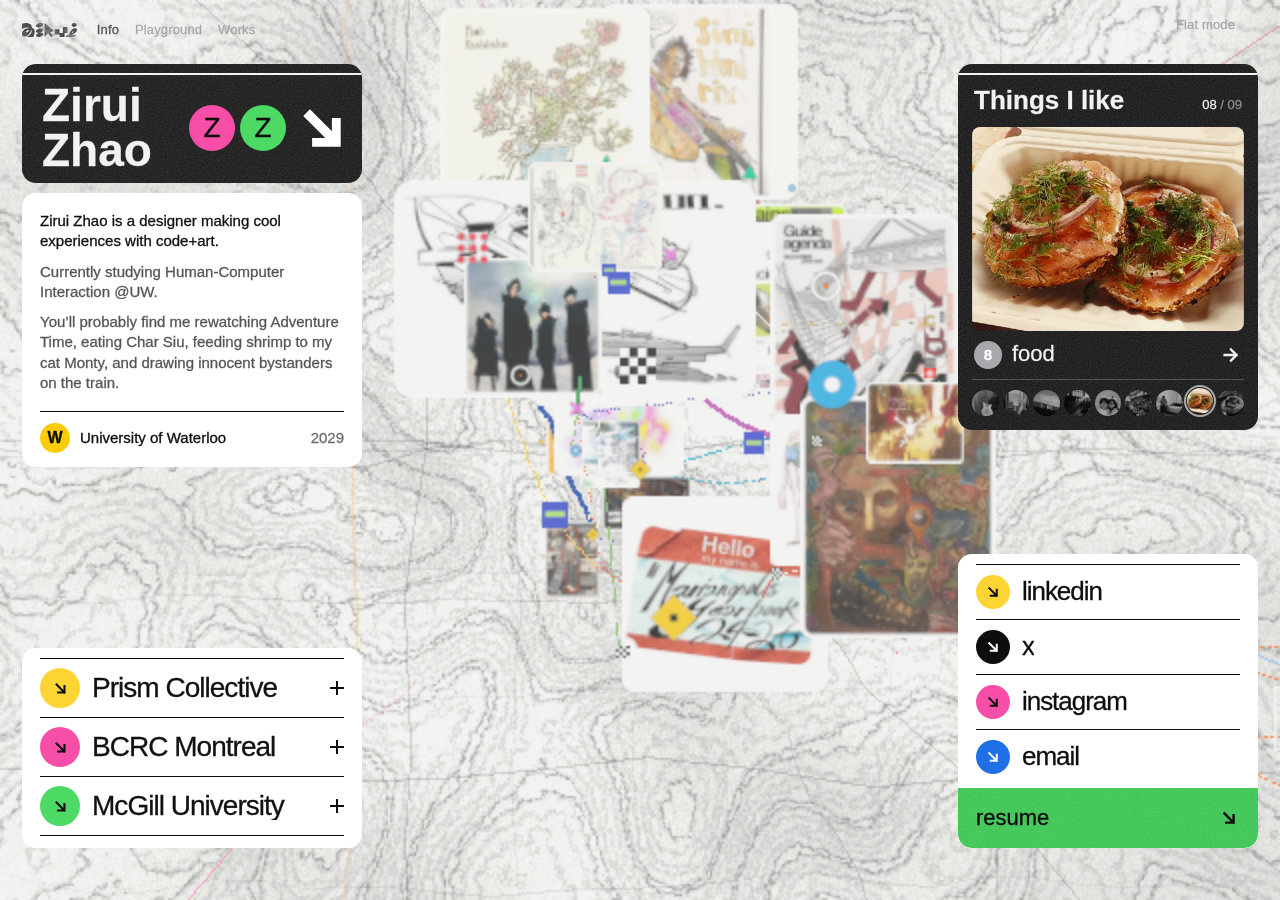
==== commit d428d888: "Smoother intro start and hand-off, crescent dark icon, calmer fields - Intro: waits for the site's s" ====
--- a/index.html
+++ b/index.html
@@ -59,8 +59,8 @@
     <link rel="preconnect" href="https://fonts.gstatic.com" crossorigin />
     <link href="https://fonts.googleapis.com/css2?family=Chivo:wght@300;400;500;600;700&family=Chivo+Mono:wght@400&display=swap" rel="stylesheet" media="print" onload="this.media='all'" />
     <script>/* Sandboxed previews and embeds block browser storage; fall back to memory so the page still starts. */(function(){function m(){var d={};return{getItem:function(k){return Object.prototype.hasOwnProperty.call(d,k)?d[k]:null},setItem:function(k,v){d[k]=String(v)},removeItem:function(k){delete d[k]},clear:function(){d={}},key:function(i){return Object.keys(d)[i]||null},get length(){return Object.keys(d).length}}}["localStorage","sessionStorage"].forEach(function(n){try{window[n].getItem("_")}catch(e){try{Object.defineProperty(window,n,{value:m(),configurable:true})}catch(_){}}})})();</script>
-    <script type="module" src="./work/case-embed.js?v=1794679436"></script>
-    <script type="module" crossorigin src="./assets/index-DnZOTAZ6.js?v=1794679436"></script>
+    <script type="module" src="./work/case-embed.js?v=1794681744"></script>
+    <script type="module" crossorigin src="./assets/index-DnZOTAZ6.js?v=1794681744"></script>
     <link rel="stylesheet" crossorigin href="./assets/index-C-HYMxcf.css">
   </head>
   <body>
@@ -79,7 +79,7 @@
   /* The hand-off: the stack zooms in fast and the whole screen fades quickly behind it. Its background is the 3D
      view's own, so what appears is only the scene's works, lattice and pixel loops arriving on it. */
   #zz-loader.is-done{pointer-events:none}
-  #zz-loader.is-gone{opacity:0;visibility:hidden;transition:opacity .5s cubic-bezier(.4,0,.2,1),visibility 0s linear .5s}
+  #zz-loader.is-gone{opacity:0;visibility:hidden;transition:opacity .6s cubic-bezier(.45,0,.55,1),visibility 0s linear .6s}
   #zz-loader .zl-sky{position:absolute;inset:0;width:100%;height:100%;display:block;opacity:.7}
   #zz-loader .zl-snake{position:absolute;left:50%;top:50%;width:0;height:0}
   #zz-loader .zl-snake>*{position:absolute;left:0;top:0;display:block;opacity:0;transform-origin:50% 50%;will-change:transform,opacity;
@@ -108,6 +108,7 @@
     var born = performance.now();
     var gl = sky.getContext('webgl', { antialias: false, alpha: false, preserveDrawingBuffer: false });
     var drawSky = function () {};
+    var viewX = 1, viewY = 1;
     if (gl && gl.getExtension('OES_standard_derivatives')) (function () {
       var NOISE = 'vec3 mod289(vec3 x){return x-floor(x*(1.0/289.0))*289.0;}vec4 mod289(vec4 x){return x-floor(x*(1.0/289.0))*289.0;}vec4 permute(vec4 x){return mod289(((x*34.0)+1.0)*x);}vec4 taylorInvSqrt(vec4 r){return 1.79284291400159-0.85373472095314*r;}' +
         'float snoise(vec3 v){const vec2 C=vec2(1.0/6.0,1.0/3.0);const vec4 D=vec4(0.0,0.5,1.0,2.0);vec3 i=floor(v+dot(v,C.yyy));vec3 x0=v-i+dot(i,C.xxx);vec3 g=step(x0.yzx,x0.xyz);vec3 l=1.0-g;vec3 i1=min(g.xyz,l.zxy);vec3 i2=max(g.xyz,l.zxy);vec3 x1=x0-i1+C.xxx;vec3 x2=x0-i2+C.yyy;vec3 x3=x0-D.yyy;i=mod289(i);' +
@@ -145,25 +146,38 @@
       gl.uniform3fv(U('uF'), F); gl.uniform3fv(U('uR'), Rv); gl.uniform3fv(U('uU'), Uv);
       function size() {
         // The scene's own sharpness: 1.5x on wide screens, 1.25x on phones.
-        var r = Math.min(devicePixelRatio || 1, innerWidth < 700 ? 1.25 : 1.5);
+        var r = 1; // screen resolution: a full-screen noise shader every frame is the intro's heaviest drawing
         sky.width = Math.round(innerWidth * r); sky.height = Math.round(innerHeight * r);
         gl.viewport(0, 0, sky.width, sky.height);
         var tanH = Math.tan((innerWidth < 700 ? 72 : 60) * Math.PI / 360);
-        gl.uniform2f(uView, tanH * innerWidth / innerHeight, tanH);
+        viewX = tanH * innerWidth / innerHeight; viewY = tanH;
       }
       size();
       addEventListener('resize', size);
-      drawSky = function (ms) { gl.uniform1f(uTime, ms / 1000); gl.drawArrays(gl.TRIANGLES, 0, 3); };
+      // k narrows the view: below 1 it is zoomed in.
+      drawSky = function (ms, k) { gl.uniform2f(uView, viewX * k, viewY * k); gl.uniform1f(uTime, ms / 1000); gl.drawArrays(gl.TRIANGLES, 0, 3); };
     })();
+    // The sky starts zoomed in two and a half times and pulls back to the scene's own view in step with the stack: it
+    // runs on the stack's own size clock (u, below) on an ease-in-out (sine), from u = 0 to the end of the final
+    // zoom (u = ZOOM + SPAN), so it is fully out exactly as the animation ends; the sine's gentle tail keeps it
+    // visibly easing out through the final zoom rather than seeming done before it. If the page is slow and the stack
+    // holds, the sky holds with it, just short of fully out, and finishes with the zoom. It is drawn every frame
+    // until then.
+    function skyEnd() { return (ZOOM || 1.7) + (SPAN || 0.35); } // (set further down)
+    function skyZoom(v) {
+      var p = Math.min(1, Math.max(0, v / skyEnd())), e = 0.5 - Math.cos(Math.PI * p) / 2;
+      return 0.4 + 0.6 * e;
+    }
     var skip = false;
     function loop(now) {
       if (!running) return;
       requestAnimationFrame(loop);
       place(now); // the stack (below) moves every frame
-      if ((skip = !skip)) return; // the sky, about 30 frames a second
-      drawSky(now - born);
-    }
-    drawSky(0);
+      skip = !skip;
+      if (skip && u > skyEnd() + 0.05) return; // once settled, the sky at about 30 frames a second
+      drawSky(now - born, skyZoom(u));
+    }
+    drawSky(0, skyZoom(still ? 99 : 0));
 
     // ---- the stack: the home view's cloud, slithering out ------------------------------------------------------
     // Made of what the cloud is made of: five Playground pieces in white cards, the scene's markers (one off each
@@ -249,19 +263,6 @@
         if (w > 0.4) c.fillRect(0, y, SIZE, w);
       }
     }, [[Gy, G, K]]],
-    // A daisy turning by one petal a loop.
-    [(c, t, [, a, d]) => {
-      c.translate(64, 64); c.rotate(t / 8 * TAU / 12);
-      for (const [col, grow] of [[W, 3], [a, 0]]) {
-        c.fillStyle = col;
-        for (let i = 0; i < 12; i++) {
-          c.save(); c.rotate(i / 12 * TAU);
-          c.beginPath(); c.ellipse(33, 0, 17 + grow, 7 + grow, 0, 0, TAU); c.fill();
-          c.restore();
-        }
-      }
-      c.fillStyle = W; disc(c, 0, 0, 19); c.fillStyle = d; disc(c, 0, 0, 16);
-    }, [[G, E, Rd]]],
     // A many-pointed burst turning by one point a loop.
     [(c, t, [, a]) => {
       const n = 16, rot = t / 8 * TAU / n;
@@ -506,8 +507,9 @@
     function rnd(a, b) { return a + Math.random() * (b - a); }
 
     // The scene's printed grain (bundle Mg): fine noise, coarser blotches, rare light specks, worn edges.
-    function grain(c, w, h) {
-      var img = c.getImageData(0, 0, w, h), d = img.data, r = rng(Math.floor(Math.random() * 1e6) + 7);
+    function grain(c, w, h, x0) {
+      x0 = x0 || 0;
+      var img = c.getImageData(x0, 0, w, h), d = img.data, r = rng(Math.floor(Math.random() * 1e6) + 7);
       var bw = Math.ceil(w / 6), bl = new Float32Array(bw * Math.ceil(h / 6));
       for (var i = 0; i < bl.length; i++) bl[i] = r() - 0.5;
       for (var y = 0; y < h; y++) for (var x = 0; x < w; x++) {
@@ -518,17 +520,20 @@
         if ((x > 0 && d[o - 1] < 8 || x < w - 1 && d[o + 7] < 8 || y > 0 && d[o - w * 4 + 3] < 8 || y < h - 1 && d[o + w * 4 + 3] < 8) && r() < 0.35) d[o + 3] = Math.floor(d[o + 3] * (0.35 + r() * 0.4));
         else if (r() < 0.012) d[o + 3] = Math.floor(d[o + 3] * 0.5);
       }
-      c.putImageData(img, 0, 0);
+      c.putImageData(img, x0, 0);
     }
     // A loop's eight frames on one strip, drawn as the scene draws them (bundle Ng): 16 x 16 cells of 8px, grained.
+    // Made a frame at a time, in order, as the loop first needs it (about a millisecond each), so no one frame of the
+    // intro carries the whole strip's work.
     function strip(f) {
-      var cv = document.createElement('canvas'); cv.width = 1024; cv.height = 128;
-      var c = cv.getContext('2d');
-      for (var t = 0; t < 8; t++) (function (x0) {
-        f(function (x, y, col) { if (x < 0 || y < 0 || x >= 16 || y >= 16) return; c.fillStyle = col; c.fillRect(x0 + x * 8, y * 8, 8, 8); }, t, [], c, x0);
-      })(t * 128);
-      grain(c, 1024, 128);
-      return cv;
+      var cv = document.createElement('canvas'), c = cv.getContext('2d'), made = 0;
+      cv.width = 1024; cv.height = 128;
+      return { canvas: cv, upTo: function (t) {
+        for (; made <= t; made++) (function (x0, n) {
+          f(function (x, y, col) { if (x < 0 || y < 0 || x >= 16 || y >= 16) return; c.fillStyle = col; c.fillRect(x0 + x * 8, y * 8, 8, 8); }, n, [], c, x0);
+          grain(c, 128, 128, x0);
+        })(made * 128, made);
+      } };
     }
     // The scene's nine markers (bundle buildRoutes), each on a 64px square, drawn once to stamp from.
     var MARKS = [
@@ -559,7 +564,8 @@
     function cardItem(src, size) {
       var cv = document.createElement('canvas'), im = new Image(), it = { el: cv, w: 0, h: 0, ready: false, card: true };
       im.decoding = 'async';
-      im.onload = function () {
+      // Decoded off the main thread before it is drawn (drawing an undecoded picture decodes it there and then).
+      var drawCard = function () {
         var w = im.naturalWidth, h = im.naturalHeight, c = cv.getContext('2d');
         cv.width = w + 20; cv.height = h + 20;
         var rr = function (x, y, rw, rh, r) { c.beginPath(); c.moveTo(x + r, y); c.arcTo(x + rw, y, x + rw, y + rh, r); c.arcTo(x + rw, y + rh, x, y + rh, r); c.arcTo(x, y + rh, x, y, r); c.arcTo(x, y, x + rw, y, r); c.closePath(); };
@@ -571,18 +577,19 @@
         it.ready = true;
       };
       im.src = src;
+      (im.decode ? im.decode() : new Promise(function (ok) { im.onload = ok; })).then(drawCard, function () {});
       return it;
     }
     // One of the scene's pixel loops, smaller.
     function loopItem(f, size) {
-      var cv = document.createElement('canvas'), c = cv.getContext('2d'), frames = null;
+      var cv = document.createElement('canvas'), c = cv.getContext('2d'), frames = strip(f);
       cv.width = cv.height = 128;
       cv.style.width = cv.style.height = size + 'px';
       cv.className = 'zl-px';
       return { el: cv, w: size, h: size, ready: true, frame: -1, draw: function (t) {
-        frames = frames || strip(f); // made when it first comes out, not all at once
+        frames.upTo(t);
         c.clearRect(0, 0, 128, 128);
-        c.drawImage(frames, t * 128, 0, 128, 128, 0, 0, 128, 128);
+        c.drawImage(frames.canvas, t * 128, 0, 128, 128, 0, 0, 128, 128);
       } };
     }
     // In order along the body: the head, then the five pieces (a different order each visit) with three loops
@@ -689,63 +696,84 @@
 
     // ---- the motion -----------------------------------------------------------------------------------------
     // The path: a figure eight on its side (once across for twice up and down), so the body behind the head always
-    // bends in an S. It winds out from the middle: its size eases in over the first 1.2s.
+    // bends in an S. It winds out from the middle: its size eases in (to the power 2.2) over the first 1.3s.
     function path(s) {
-      var a = A * Math.pow(Math.min(1, Math.max(0, s) / 1.2), 1.5);
+      var a = A * Math.pow(Math.min(1, Math.max(0, s) / 1.3), 2.2);
       return [a * Math.sin(TURN * s), 0.42 * a * Math.sin(2 * TURN * s)];
     }
     // The size runs on one smooth curve from start to finish, on a clock of its own (u). Its logarithm is
-    // c u^2, plus b (u - ZOOM)^3 past ZOOM: the stack grows slowly at first and faster and faster, reaching full size
+    // c u^2.5, plus b (u - ZOOM)^3 past ZOOM: the stack grows very slowly at first and faster and faster, reaching full size
     // at u = ZOOM (1.7s), and from there the cubic term, which joins on with no jolt, makes the zoom: in 0.35s the
-    // head grows until it covers the screen (the others sixteen times, clearing as they go). If the page is ready
+    // head grows to more than the screen's size (the others sixteen times), all clearing as they go. If the page is ready
     // by then, u simply keeps time and nothing ever slows down. If it isn't, u eases to a stop just short of ZOOM
     // (its speed falling off over the last 0.35s), the stack holding at full size while it slithers on, and when
     // the page is ready u picks up speed again over about 0.2s and runs on into the zoom. Each item is 20ms behind
     // the one ahead in the zoom and is drawn to the middle as it swells.
-    var S0 = 0.18, ZOOM = 1.7, C = -Math.log(S0) / (ZOOM * ZOOM), SPAN = 0.35;
-    var lift = C * ((ZOOM + SPAN) * (ZOOM + SPAN) - ZOOM * ZOOM);
+    var S0 = 0.18, ZOOM = 1.7, PW = 2.5, C = -Math.log(S0) / Math.pow(ZOOM, PW), SPAN = 0.35;
+    var lift = C * (Math.pow(ZOOM + SPAN, PW) - Math.pow(ZOOM, PW));
     items.forEach(function (it, k) {
-      var F = k ? 16 : Math.max(16, 1.6 * large / it.w);
+      var F = k ? 16 : Math.max(16, 1.2 * large / it.w);
       it.B = (Math.log(F) - lift) / Math.pow(SPAN, 3);
     });
     var u = 0, rate = 1, lastNow = 0, handed = false, asked = false;
+    // The intro's own clock, clk (seconds). It starts only once the site has set up its 3D scene and the page then
+    // paints steadily (three frames in a row less than 50ms apart; or after 1.2s at most), so the site's own heavy
+    // start-up is over before the intro begins and it never begins mid-stutter. It never moves on more than
+    // a thirtieth of a second a frame: when the page stalls (the site setting itself up), the intro pauses there
+    // rather than jumping ahead. Until it starts, only the zoomed-in sky shows.
+    var clk = 0, steady = 0, started = false, firstAt = 0;
+    function tick(now) {
+      var gap = lastNow ? now - lastNow : 0; lastNow = now; firstAt = firstAt || now;
+      if (!started) {
+        steady = gap > 0 && gap < 50 ? steady + 1 : 0;
+        if ((steady >= 3 && window.zzScene) || now - firstAt > 1200) started = true;
+        return 0;
+      }
+      var dt = Math.min(1 / 30, gap / 1000);
+      clk += dt;
+      return dt;
+    }
     function place(now) {
-      var dt = lastNow ? Math.min(0.05, (now - lastNow) / 1000) : 0; lastNow = now;
+      var dt = tick(now);
       if (asked) rate += (1 - rate) * (1 - Math.exp(-dt / 0.2));
       else rate = Math.min(rate, Math.max(0, Math.min(1, (ZOOM - 0.02 - u) / 0.35)));
       u += dt * rate;
-      var s = (now - born) / 1000, step = Math.floor(s * 8) % 8, g = Math.exp(Math.log(S0) + C * Math.min(u, ZOOM) * Math.min(u, ZOOM));
+      var s = clk, step = Math.floor(s * 8) % 8, g = Math.exp(Math.log(S0) + C * Math.pow(Math.min(u, ZOOM), PW));
       for (var k = 0; k < items.length; k++) {
         var it = items[k], sk = s - k * LAG;
         it.shown = false;
         if (sk < 0 || !it.ready) { it.el.style.opacity = 0; continue; }
         if (it.draw && it.frame !== step) { it.frame = step; it.draw(step); }
         if (!it.since) it.since = now;
-        // Coming out. The head just fades in over 0.2s at its small size and from then on only follows the size
+        // Coming out. The head just fades in over 0.35s at its small size and from then on only follows the size
         // curve, so its growth only ever speeds up. The others come out from half size over 0.4s on a
         // smootherstep, which starts and ends without a jolt. A picture that loads late fades in over 0.25s.
         var o = Math.min(1, sk / 0.4), ss = o * o * o * (o * (o * 6 - 15) + 10);
-        var appear = k ? ss : Math.min(1, sk / 0.2), emerge = k ? 0.5 + 0.5 * ss : 1;
+        var ho = Math.min(1, sk / 0.35), appear = k ? ss : ho * ho * (3 - 2 * ho), emerge = k ? 0.5 + 0.5 * ss : 1;
         if (!it.draw && it.card) appear = Math.min(appear, (now - it.since) / 250);
         // A slight lean into the way it is going.
         var p = path(sk), q = path(sk - 0.02), lean = Math.max(-1, Math.min(1, (p[0] - q[0]) / (A * 0.07))) * 6;
         var z = Math.min(SPAN, Math.max(0, u - k * 0.02 - ZOOM)), e = z / SPAN, e2 = e * e, uk = Math.min(u, ZOOM + SPAN + k * 0.02);
-        var sc = Math.exp(Math.log(S0) + C * uk * uk + it.B * z * z * z) * emerge;
-        var op = appear * (1 - Math.max(0, (e - 0.6) / 0.4));
+        var sc = Math.exp(Math.log(S0) + C * Math.pow(uk, PW) + it.B * z * z * z) * emerge;
+        // Clearing: on a smoothstep through most of the zoom (the head from 20% to 85% of it, the others from 25%
+        // to 95%), so nothing blinks out and the head never covers the screen solid.
+        var fo = Math.max(0, Math.min(1, k ? (e - 0.25) / 0.7 : (e - 0.2) / 0.65)), op = appear * (1 - fo * fo * (3 - 2 * fo));
         p = [(p[0] + it.off[0] * g) * (1 - e2), (p[1] + it.off[1] * g) * (1 - e2)]; lean *= 1 - e;
         it.p = p; it.sc = sc; it.lean = lean; it.shown = appear > 0.6;
         it.el.style.opacity = op.toFixed(3);
         it.el.style.transform = 'translate3d(' + (p[0] - it.w / 2).toFixed(1) + 'px,' + (p[1] - it.h / 2).toFixed(1) + 'px,0) rotate(' +
           lean.toFixed(2) + 'deg) scale(' + sc.toFixed(3) + ')';
       }
-      drawLinks(now, s, g, 1 - Math.min(1, Math.max(0, u - ZOOM) / 0.12));
-      // Most of the way into the head's zoom, the scene and the cards make their entrance and the screen fades
-      // (quickly) from behind it.
-      if (!handed && u > ZOOM + 0.2) handed = true, handOff();
+      // The routes and loose markers clear over the first quarter second of the zoom, on a smoothstep.
+      var lf = Math.min(1, Math.max(0, u - ZOOM) / 0.25);
+      drawLinks(now, s, g, 1 - lf * lf * (3 - 2 * lf));
+      // As the zoom begins, the scene and the cards make their entrance and the screen fades (0.6s, eased at both
+      // ends) from behind it, so the zoom and the fade are one crossfade into the site.
+      if (!handed && u >= ZOOM) handed = true, handOff();
     }
     if (still) {
       // No motion: the stack as it stands at full size, still.
-      var hold = function () { u = ZOOM - 0.02; rate = 0; lastNow = 0; place(born + 1700); };
+      var hold = function () { u = ZOOM - 0.02; rate = 0; started = true; clk = 1.7; lastNow = 0; place(born + 1700); };
       hold(); setTimeout(hold, 500); setTimeout(hold, 1500); // again as the pictures arrive
     }
     var timer = 0;
@@ -774,7 +802,7 @@
       document.documentElement.classList.remove('zz-booting');
       dispatchEvent(new Event('zz:booted'));
       root.classList.add('is-gone');
-      setTimeout(function () { running = false; clearInterval(timer); gl && gl.getExtension('WEBGL_lose_context') && gl.getExtension('WEBGL_lose_context').loseContext(); root.remove(); }, still ? 50 : 700);
+      setTimeout(function () { running = false; clearInterval(timer); gl && gl.getExtension('WEBGL_lose_context') && gl.getExtension('WEBGL_lose_context').loseContext(); root.remove(); }, still ? 50 : 900); // once its fade is over
     }
     // Never stuck: whatever happens, the page shows within twelve seconds.
     setTimeout(function () { window.zzLoader.done(); }, 12000);
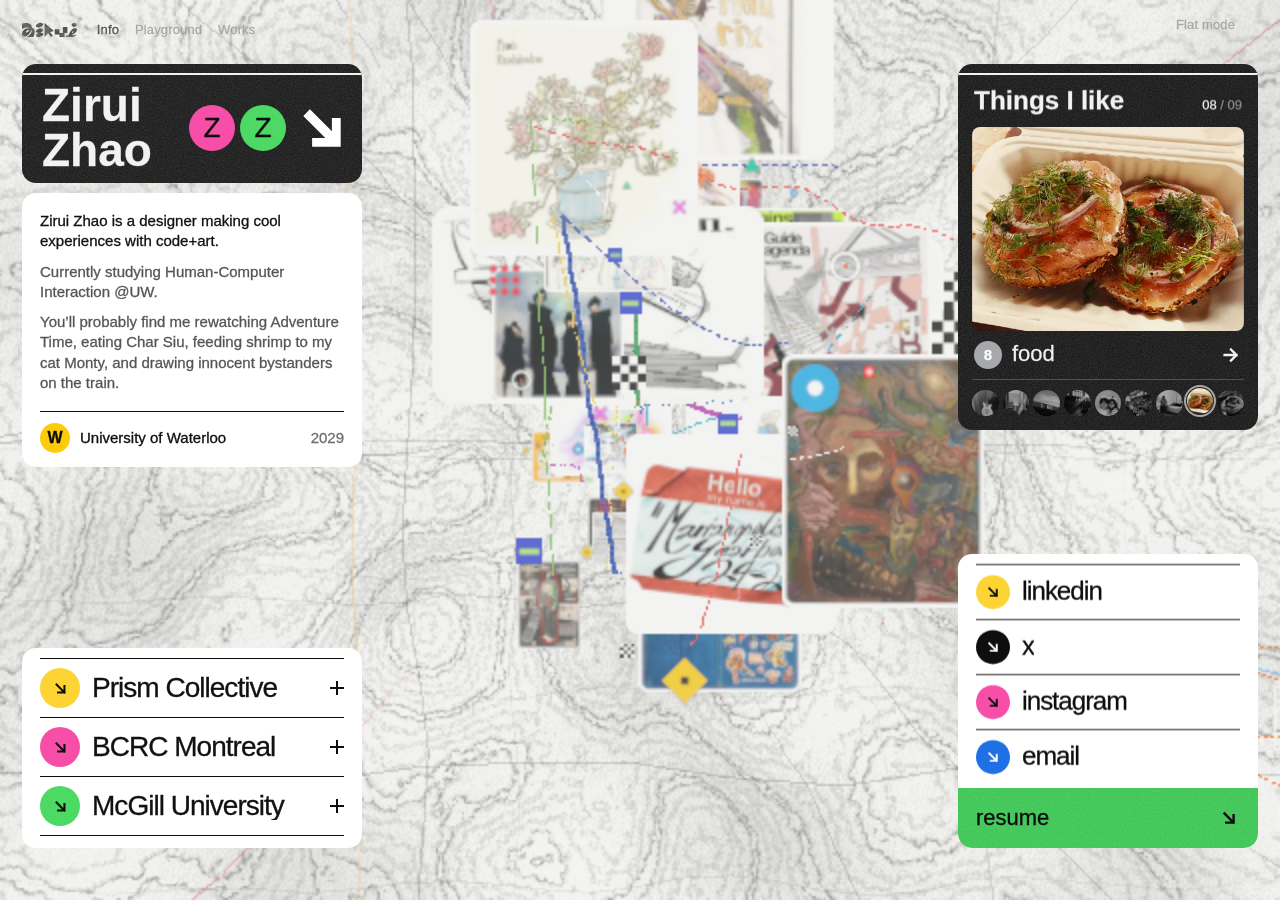
==== commit 2bd17086: "Add the unlisted icons showcase page; centre the heart - /showcase/ (noindex): five of the site's an" ====
--- a/index.html
+++ b/index.html
@@ -59,8 +59,8 @@
     <link rel="preconnect" href="https://fonts.gstatic.com" crossorigin />
     <link href="https://fonts.googleapis.com/css2?family=Chivo:wght@300;400;500;600;700&family=Chivo+Mono:wght@400&display=swap" rel="stylesheet" media="print" onload="this.media='all'" />
     <script>/* Sandboxed previews and embeds block browser storage; fall back to memory so the page still starts. */(function(){function m(){var d={};return{getItem:function(k){return Object.prototype.hasOwnProperty.call(d,k)?d[k]:null},setItem:function(k,v){d[k]=String(v)},removeItem:function(k){delete d[k]},clear:function(){d={}},key:function(i){return Object.keys(d)[i]||null},get length(){return Object.keys(d).length}}}["localStorage","sessionStorage"].forEach(function(n){try{window[n].getItem("_")}catch(e){try{Object.defineProperty(window,n,{value:m(),configurable:true})}catch(_){}}})})();</script>
-    <script type="module" src="./work/case-embed.js?v=1794681744"></script>
-    <script type="module" crossorigin src="./assets/index-DnZOTAZ6.js?v=1794681744"></script>
+    <script type="module" src="./work/case-embed.js?v=1794684105"></script>
+    <script type="module" crossorigin src="./assets/index-DnZOTAZ6.js?v=1794684105"></script>
     <link rel="stylesheet" crossorigin href="./assets/index-C-HYMxcf.css">
   </head>
   <body>
@@ -353,7 +353,10 @@
   // two colours each pixel may take the colour of a pixel up to 3px away (a sprayed, diffused edge); the tile's own
   // outline wears away unevenly, more at the very edge. The noise is new each frame, so edges shimmer slightly as the
   // loop plays, like hand-drawn line boil. The site's usual grain goes on afterwards.
-  const SIZE = 128, REACH = 3.5, WEAR = 4;
+  // A page can soften all of this by setting ZZ_ROUGH below 1 before this file runs (the icons showcase does); the site
+  // leaves it unset, at 1.
+  const ROUGH = typeof ZZ_ROUGH === 'number' ? ZZ_ROUGH : 1;
+  const SIZE = 128, REACH = 3.5 * ROUGH, WEAR = 4 * ROUGH;
   const rough = (ctx, x0, seed, everywhere) => {
     let s = (seed * 9301 + 49297) % 2147483647 || 1;
     const rnd = () => (s = (s * 16807) % 2147483647) / 2147483647;
@@ -373,7 +376,7 @@
       if (edge < WEAR && rnd() < (WEAR - edge) * 0.2) { d[o + 3] = 0; continue; }
       if (!everywhere && !near[(y >> 3) * 16 + (x >> 3)]) continue;
       const so = at(x + Math.round((rnd() + rnd() - 1) * REACH), y + Math.round((rnd() + rnd() - 1) * REACH));
-      if (!same(o, so) && rnd() < 0.7) d[o] = src[so], d[o + 1] = src[so + 1], d[o + 2] = src[so + 2];
+      if (!same(o, so) && rnd() < 0.7 * ROUGH) d[o] = src[so], d[o + 1] = src[so + 1], d[o + 2] = src[so + 2];
     }
     ctx.putImageData(img, x0, 0);
   };
@@ -405,9 +408,11 @@
       [dx, dy] = [-dy, dx];
     }
   }
-  const HEART = ['.XXX...XXX.', 'XXXXX.XXXXX', 'XXXXXXXXXXX', 'XXXXXXXXXXX', 'XXXXXXXXXXX',
-    '.XXXXXXXXX.', '..XXXXXXX..', '...XXXXX...', '....XXX....', '.....X.....'];
-  const HEART_SMALL = ['.XX...XX.', 'XXXX.XXXX', 'XXXXXXXXX', 'XXXXXXXXX', '.XXXXXXX.', '..XXXXX..', '...XXX...', '....X....'];
+  // The hearts are an even number of cells wide (12 and 10), so they sit exactly on the tile's centre line; at 11 and
+  // 9 cells they sat half a cell left of it.
+  const HEART = ['.XXX....XXX.', 'XXXXX..XXXXX', 'XXXXXXXXXXXX', 'XXXXXXXXXXXX', 'XXXXXXXXXXXX',
+    '.XXXXXXXXXX.', '..XXXXXXXX..', '...XXXXXX...', '....XXXX....', '.....XX.....'];
+  const HEART_SMALL = ['.XX....XX.', 'XXXX..XXXX', 'XXXXXXXXXX', 'XXXXXXXXXX', '.XXXXXXXX.', '..XXXXXX..', '...XXXX...', '....XX....'];
   const QUESTION = ['.XXXXX.', 'XX...XX', 'XX...XX', '.....XX', '....XX.', '...XX..', '...XX..', '.......', '...XX..', '...XX..'];
 
   Tg.push(
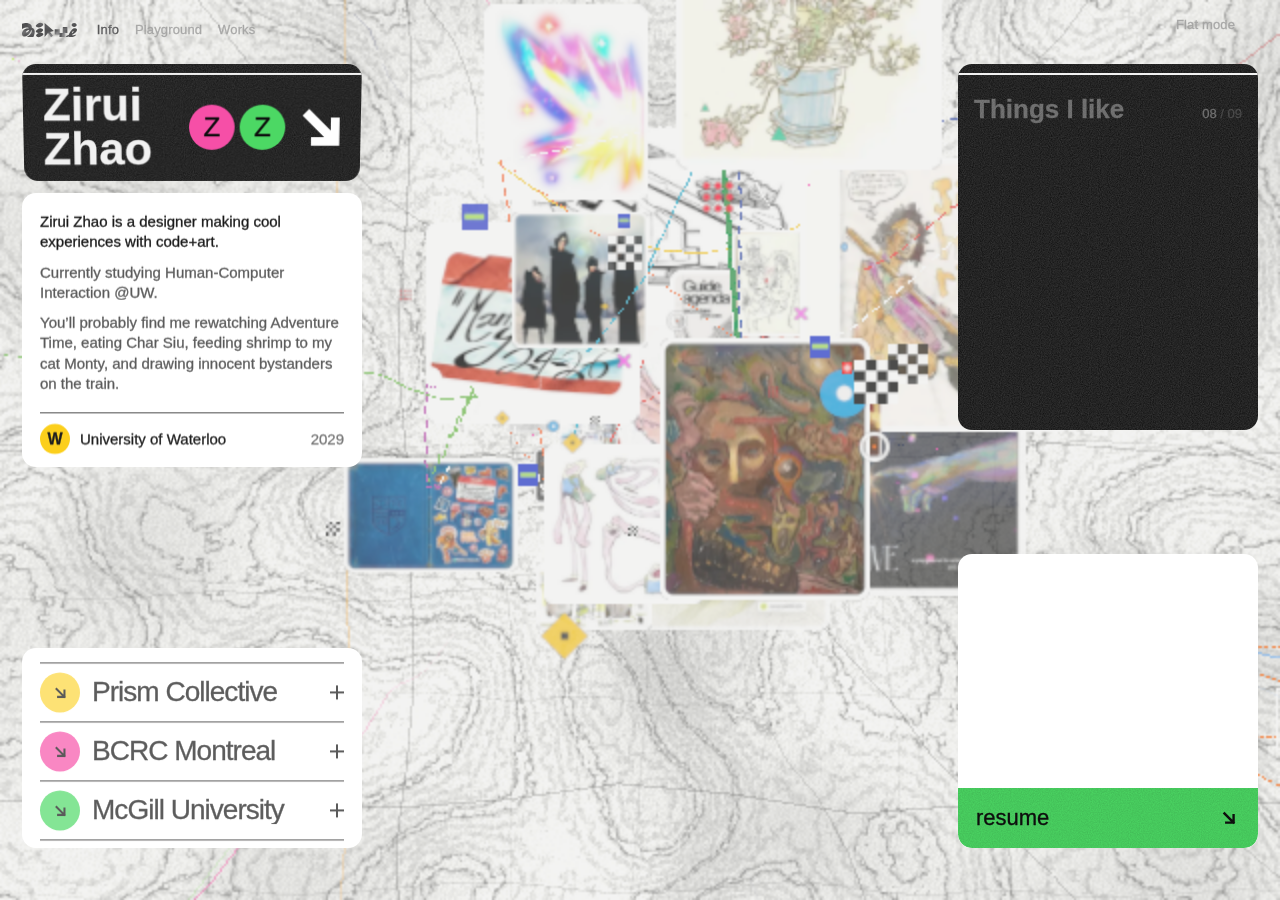
==== commit 641f6f65: "Smooth case windows, Zeen prototype back, lazy case media, cloud cases - Case study and Playground w" ====
--- a/index.html
+++ b/index.html
@@ -59,8 +59,8 @@
     <link rel="preconnect" href="https://fonts.gstatic.com" crossorigin />
     <link href="https://fonts.googleapis.com/css2?family=Chivo:wght@300;400;500;600;700&family=Chivo+Mono:wght@400&display=swap" rel="stylesheet" media="print" onload="this.media='all'" />
     <script>/* Sandboxed previews and embeds block browser storage; fall back to memory so the page still starts. */(function(){function m(){var d={};return{getItem:function(k){return Object.prototype.hasOwnProperty.call(d,k)?d[k]:null},setItem:function(k,v){d[k]=String(v)},removeItem:function(k){delete d[k]},clear:function(){d={}},key:function(i){return Object.keys(d)[i]||null},get length(){return Object.keys(d).length}}}["localStorage","sessionStorage"].forEach(function(n){try{window[n].getItem("_")}catch(e){try{Object.defineProperty(window,n,{value:m(),configurable:true})}catch(_){}}})})();</script>
-    <script type="module" src="./work/case-embed.js?v=1794684105"></script>
-    <script type="module" crossorigin src="./assets/index-DnZOTAZ6.js?v=1794684105"></script>
+    <script type="module" src="./work/case-embed.js?v=1794689439"></script>
+    <script type="module" crossorigin src="./assets/index-DnZOTAZ6.js?v=1794689439"></script>
     <link rel="stylesheet" crossorigin href="./assets/index-C-HYMxcf.css">
   </head>
   <body>
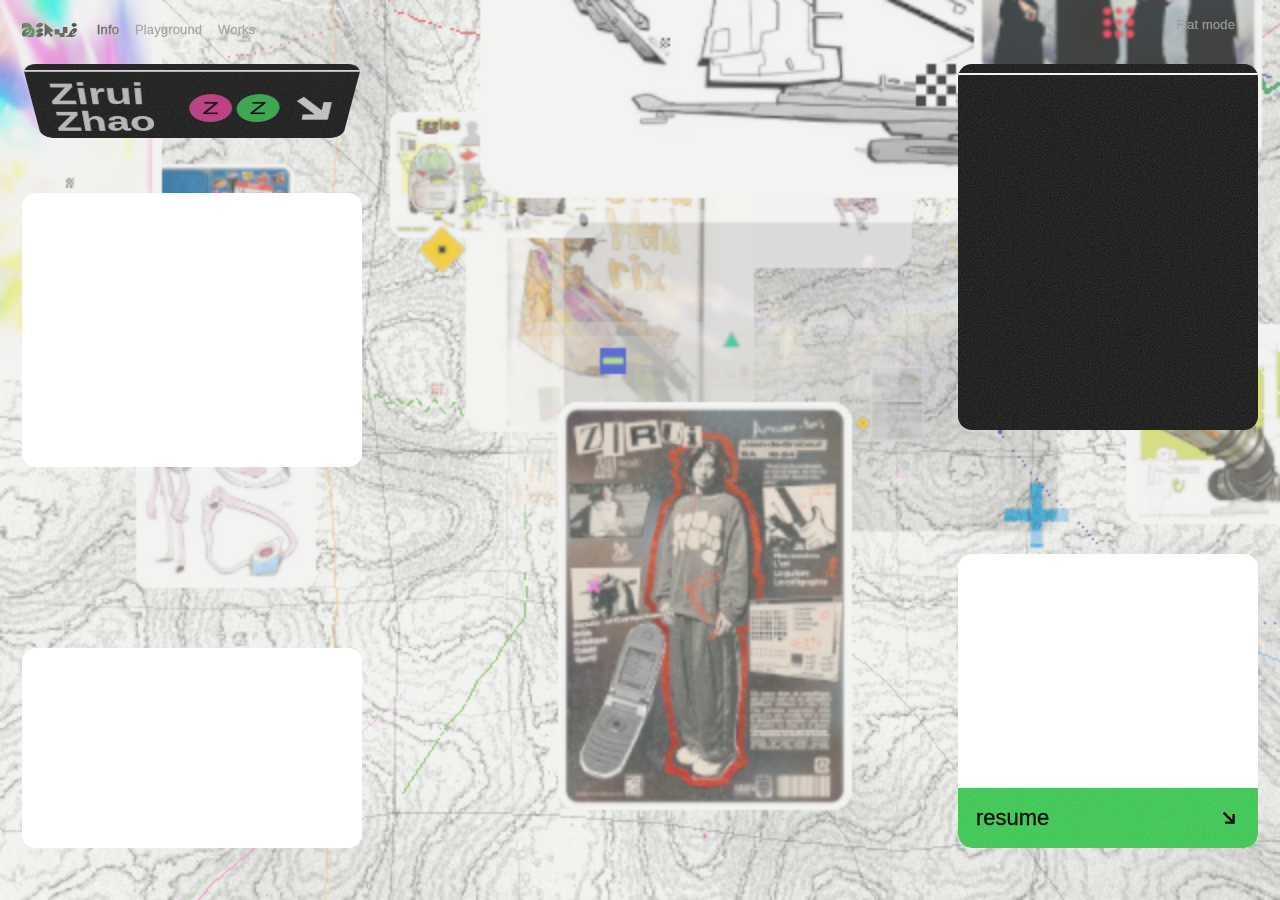
==== commit a02fde4a: "Case studies: blocks blur in gently as they scroll into view The fade and blur now run on a soft eas" ====
--- a/index.html
+++ b/index.html
@@ -59,8 +59,8 @@
     <link rel="preconnect" href="https://fonts.gstatic.com" crossorigin />
     <link href="https://fonts.googleapis.com/css2?family=Chivo:wght@300;400;500;600;700&family=Chivo+Mono:wght@400&display=swap" rel="stylesheet" media="print" onload="this.media='all'" />
     <script>/* Sandboxed previews and embeds block browser storage; fall back to memory so the page still starts. */(function(){function m(){var d={};return{getItem:function(k){return Object.prototype.hasOwnProperty.call(d,k)?d[k]:null},setItem:function(k,v){d[k]=String(v)},removeItem:function(k){delete d[k]},clear:function(){d={}},key:function(i){return Object.keys(d)[i]||null},get length(){return Object.keys(d).length}}}["localStorage","sessionStorage"].forEach(function(n){try{window[n].getItem("_")}catch(e){try{Object.defineProperty(window,n,{value:m(),configurable:true})}catch(_){}}})})();</script>
-    <script type="module" src="./work/case-embed.js?v=1794689439"></script>
-    <script type="module" crossorigin src="./assets/index-DnZOTAZ6.js?v=1794689439"></script>
+    <script type="module" src="./work/case-embed.js?v=1794689753"></script>
+    <script type="module" crossorigin src="./assets/index-DnZOTAZ6.js?v=1794689753"></script>
     <link rel="stylesheet" crossorigin href="./assets/index-C-HYMxcf.css">
   </head>
   <body>
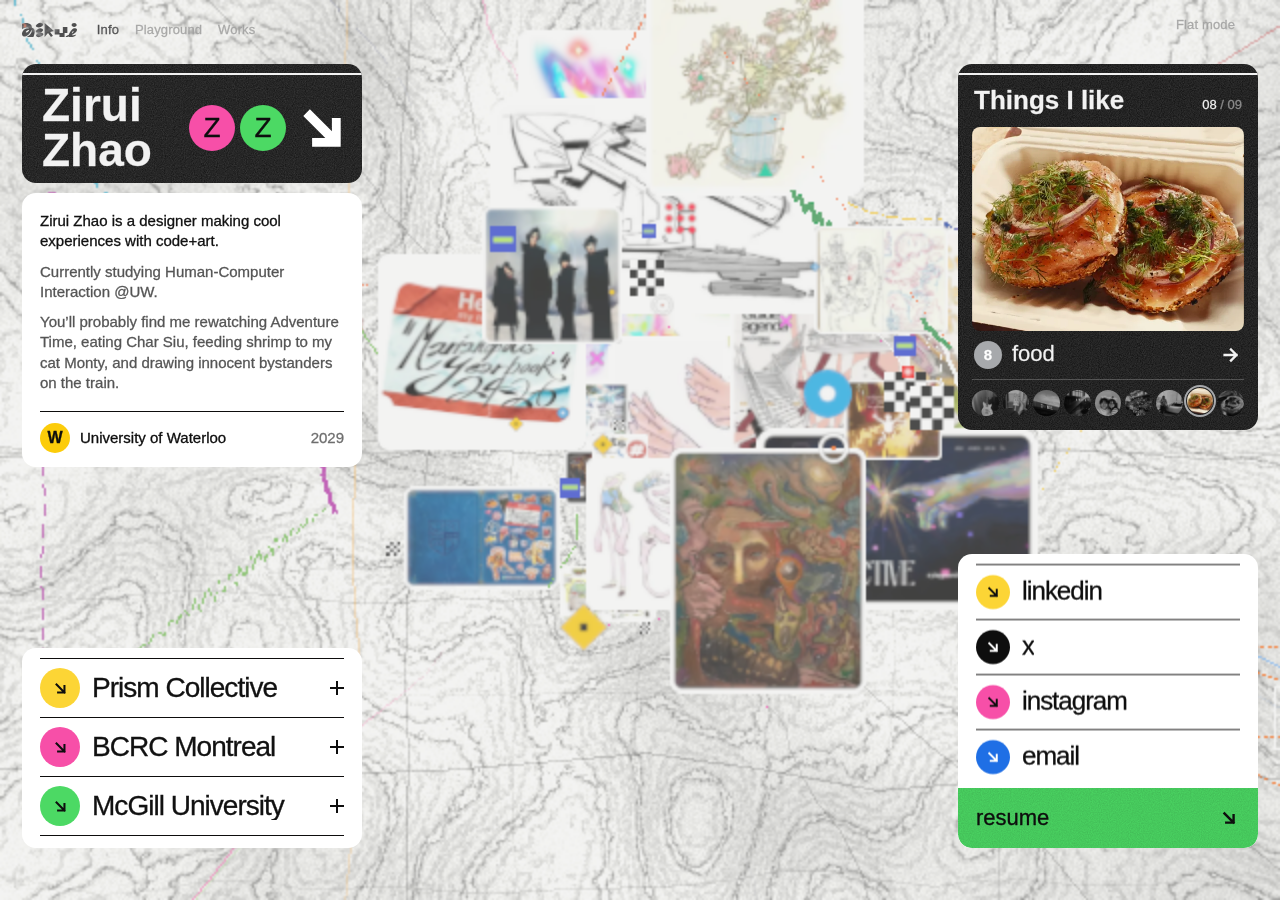
==== commit 430191b3: "Stop the view turning inverted after the site is left open The glitch pass picked its blocks with a " ====
--- a/index.html
+++ b/index.html
@@ -59,8 +59,8 @@
     <link rel="preconnect" href="https://fonts.gstatic.com" crossorigin />
     <link href="https://fonts.googleapis.com/css2?family=Chivo:wght@300;400;500;600;700&family=Chivo+Mono:wght@400&display=swap" rel="stylesheet" media="print" onload="this.media='all'" />
     <script>/* Sandboxed previews and embeds block browser storage; fall back to memory so the page still starts. */(function(){function m(){var d={};return{getItem:function(k){return Object.prototype.hasOwnProperty.call(d,k)?d[k]:null},setItem:function(k,v){d[k]=String(v)},removeItem:function(k){delete d[k]},clear:function(){d={}},key:function(i){return Object.keys(d)[i]||null},get length(){return Object.keys(d).length}}}["localStorage","sessionStorage"].forEach(function(n){try{window[n].getItem("_")}catch(e){try{Object.defineProperty(window,n,{value:m(),configurable:true})}catch(_){}}})})();</script>
-    <script type="module" src="./work/case-embed.js?v=1794689753"></script>
-    <script type="module" crossorigin src="./assets/index-DnZOTAZ6.js?v=1794689753"></script>
+    <script type="module" src="./work/case-embed.js?v=1794703278"></script>
+    <script type="module" crossorigin src="./assets/index-DnZOTAZ6.js?v=1794703278"></script>
     <link rel="stylesheet" crossorigin href="./assets/index-C-HYMxcf.css">
   </head>
   <body>
